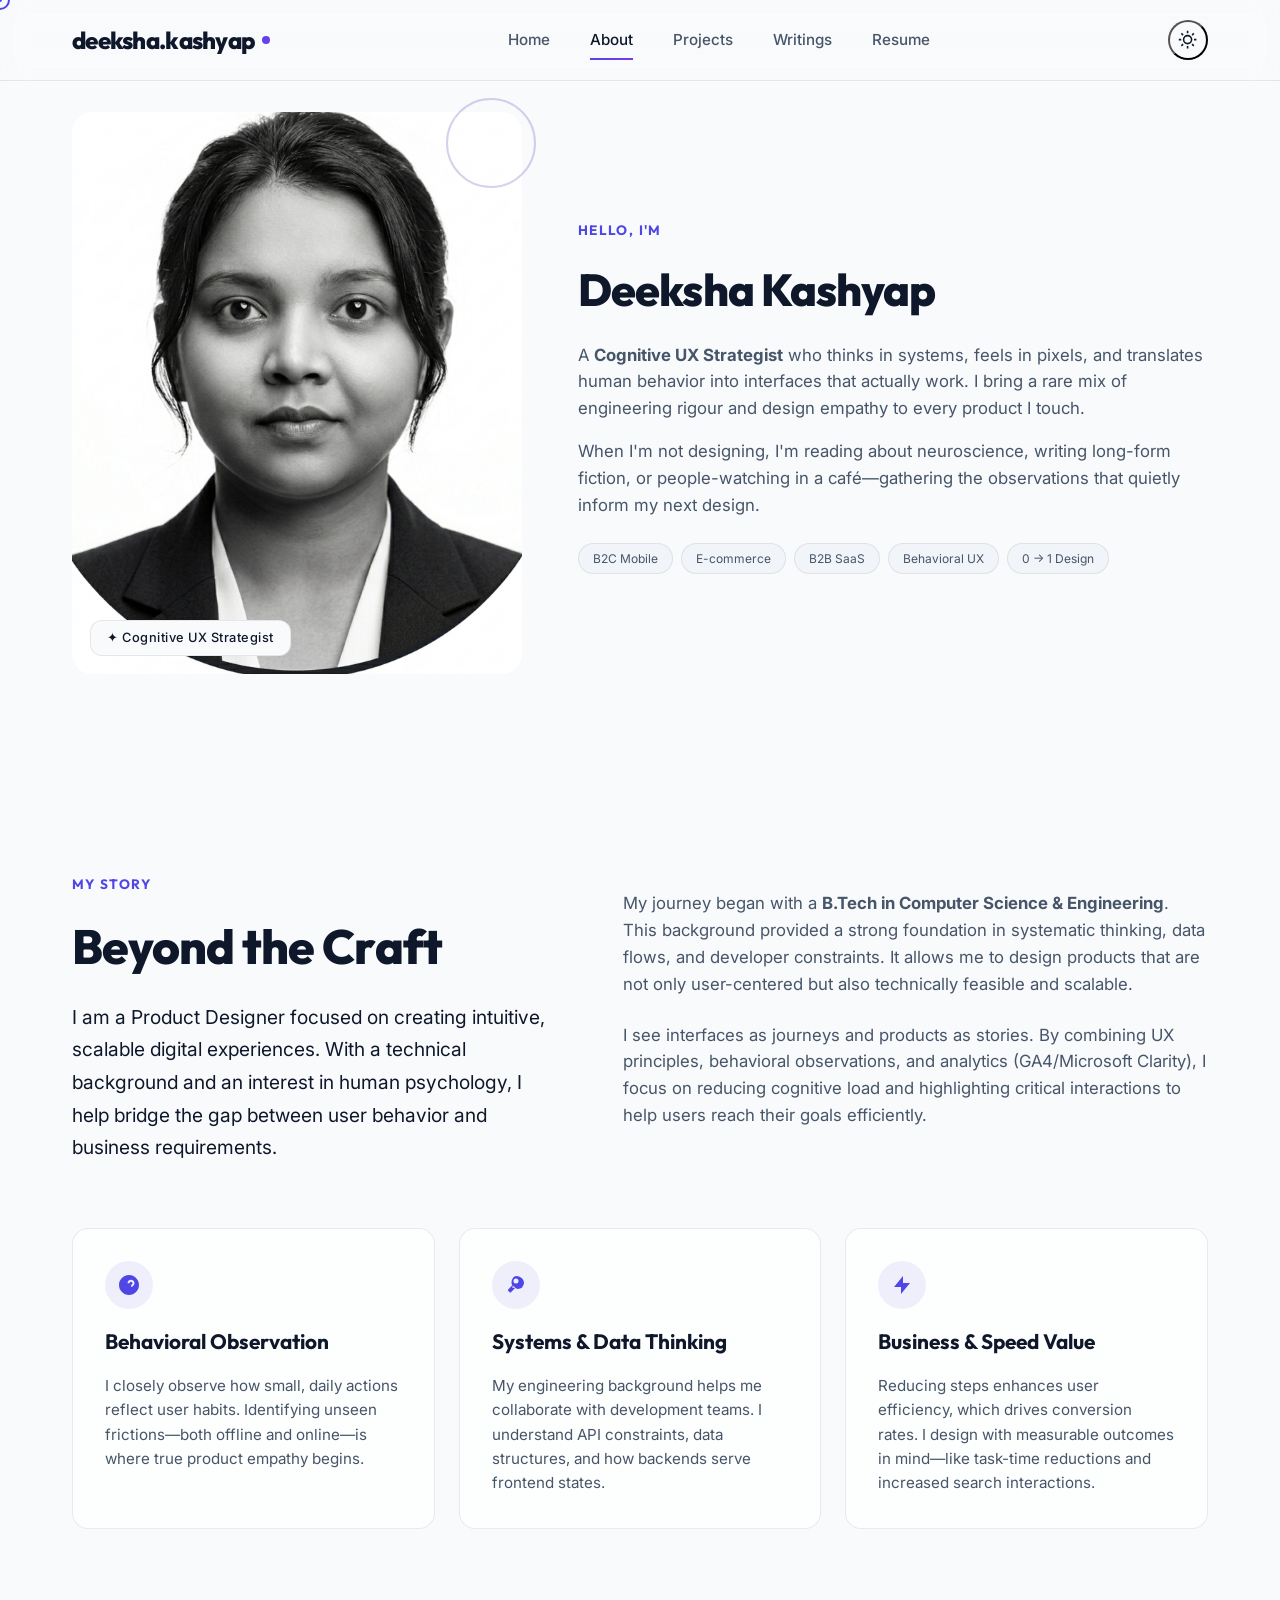
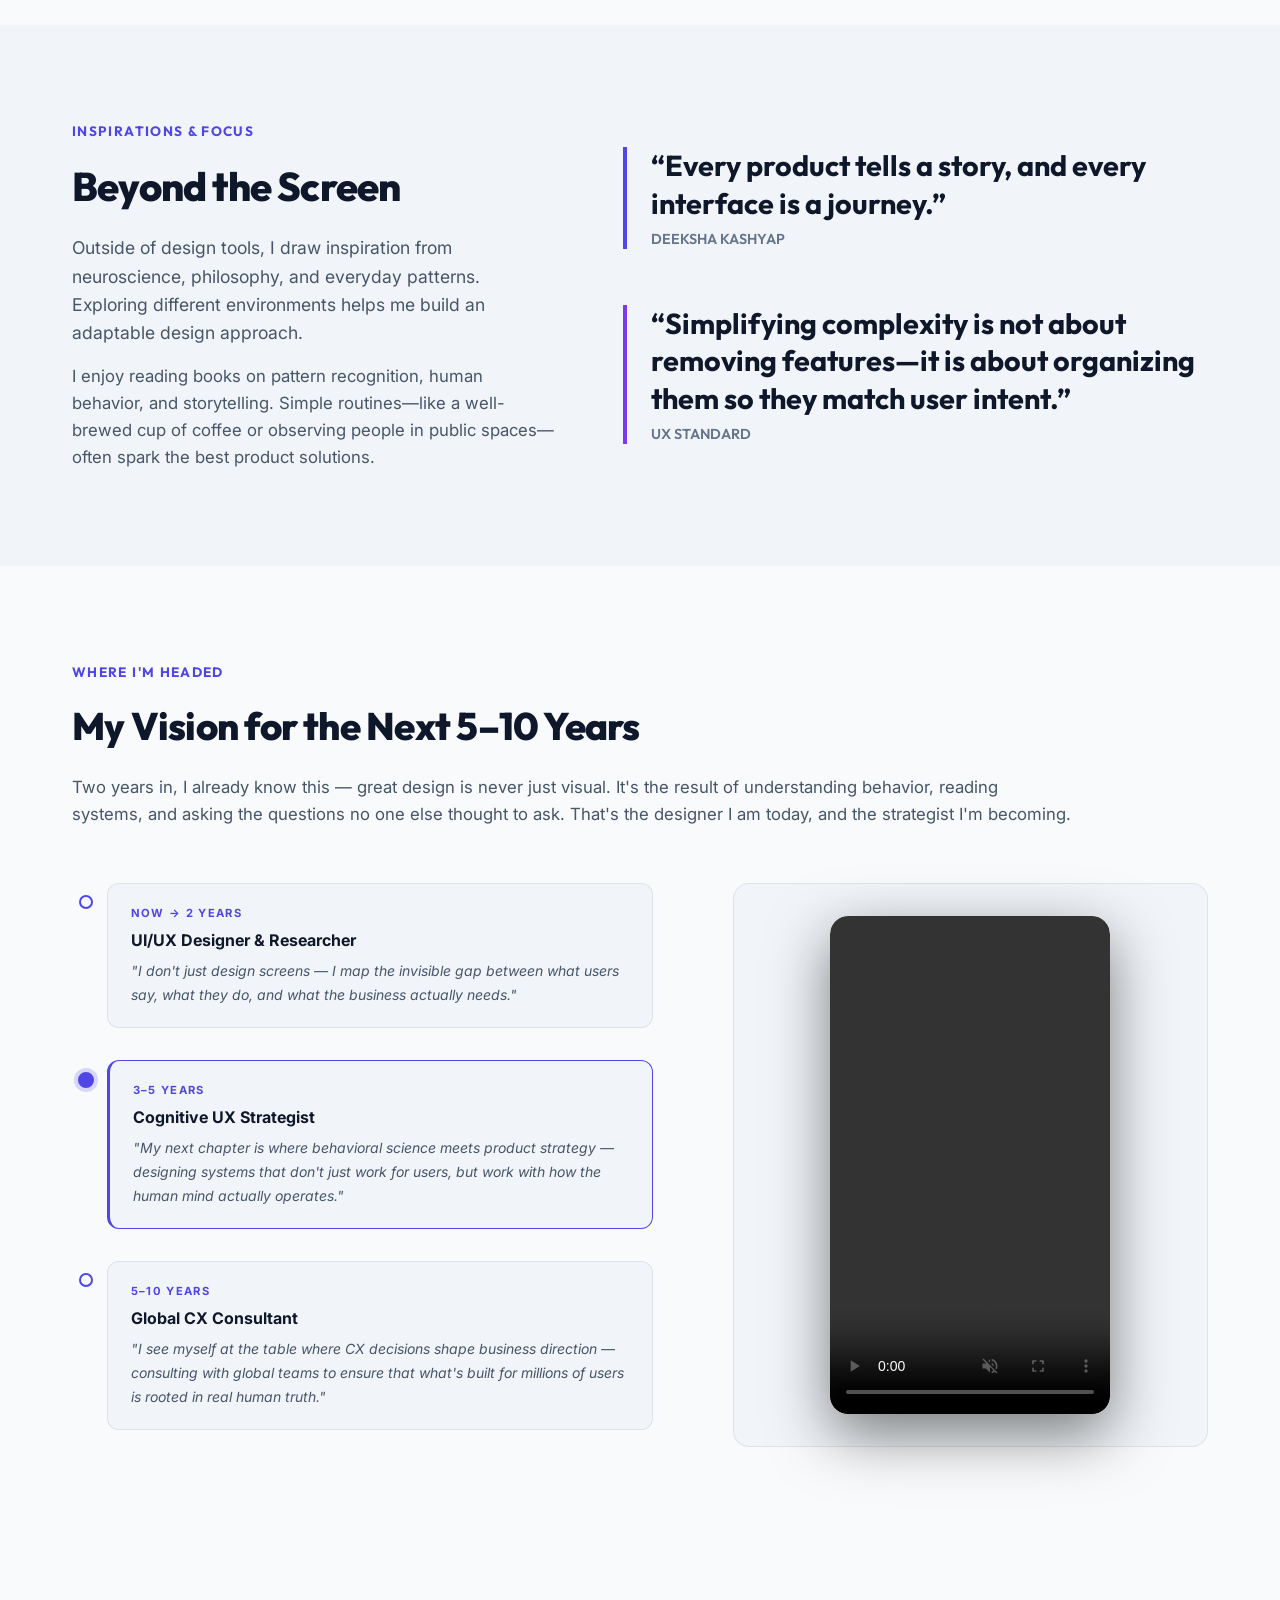
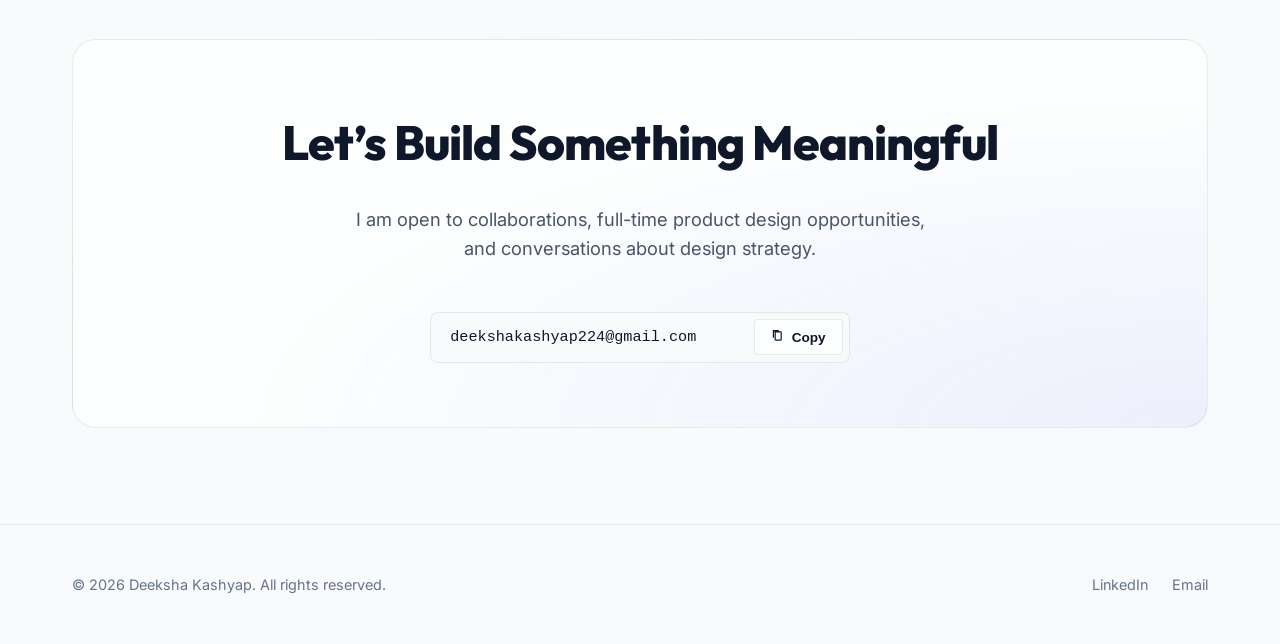
==== about.html @ 8af73ab5 "Initial commit" ====
<!DOCTYPE html>
<html lang="en">
<head>
    <meta charset="UTF-8">
    <meta name="viewport" content="width=device-width, initial-scale=1.0">
    <meta name="description" content="About Deeksha Kashyap - Product Designer. Information on design values, technical background in Computer Science, and behavioral philosophy.">
    <title>About Me | Deeksha Kashyap</title>
    <link rel="stylesheet" href="css/style.css">

   <!-- ====================================================
     ADD THIS TO YOUR style.css  (replace old vision CSS)
     ==================================================== -->

<style>
/* VISION SECTION */
.vision-section-wrap {
    background-color: var(--bg-primary);
}

.vision-grid {
    display: grid;
    grid-template-columns: 1.1fr 0.9fr;
    gap: 5rem;
    align-items: start;
}

/* ---- Timeline container ---- */
.vision-milestones {
    display: flex;
    flex-direction: column;
    gap: 2rem;
    position: relative;
    padding-left: 2.2rem;   /* space for dot + line */
}

/* vertical line */
.vision-timeline-line {
    position: absolute;
    left: 0.45rem;           /* centre of 16px dot */
    top: 0.8rem;
    bottom: 0.8rem;
    width: 2px;
    background: linear-gradient(
        to bottom,
        var(--accent-primary) 0%,
        var(--accent-primary) 60%,
        transparent 100%
    );
    opacity: 0.35;
    z-index: 0;
}

/* ---- Each row ---- */
.vision-item {
    display: flex;
    align-items: flex-start;
    gap: 1.2rem;
    position: relative;
}

/* dot */
.vision-dot {
    flex-shrink: 0;
    width: 14px;
    height: 14px;
    border-radius: 50%;
    border: 2px solid var(--accent-primary);
    background: var(--bg-primary);
    margin-top: 0.35rem;
    z-index: 1;
    position: absolute;
    left: -1.75rem;          /* pull left onto the line */
    top: 0.35rem;
}

.vision-dot--active {
    background: var(--accent-primary);
    width: 16px;
    height: 16px;
    left: -1.8rem;
    box-shadow: 0 0 0 4px color-mix(in srgb, var(--accent-primary) 20%, transparent);
}

/* ---- Cards ---- */
.vision-card {
    flex: 1;
    padding: 1.3rem 1.4rem;
    border: 1px solid var(--border-color);
    border-radius: 12px;
    background: var(--bg-secondary);
    transition: transform 0.25s ease, box-shadow 0.25s ease;
}

.vision-card:hover {
    transform: translateX(5px);
    box-shadow: 0 8px 24px rgba(0,0,0,0.08);
}

.vision-card--accent {
    border-color: var(--accent-primary);
    border-left-width: 3px;
    background: var(--bg-secondary);   /* same bg — no extra dark */
}

.vision-year {
    display: block;
    font-size: 0.7rem;
    font-weight: 700;
    text-transform: uppercase;
    letter-spacing: 0.12em;
    color: var(--accent-primary);
    margin-bottom: 0.45rem;
}

.vision-card-title {
    font-size: 1rem;
    font-weight: 700;
    color: var(--text-primary);
    margin: 0 0 0.5rem;
    line-height: 1.3;
}

.vision-card-desc {
    font-size: 0.875rem;
    color: var(--text-secondary);
    line-height: 1.7;
    font-style: italic;
    margin: 0;
}

/* ---- Right column ---- */
.vision-right {
    display: flex;
    flex-direction: column;
    gap: 2rem;
    position: sticky;
    top: 6rem;
}

.vision-quote-block {
    padding: 2rem 1.8rem;
    border: 1px solid var(--border-color);
    border-radius: 16px;
    background: var(--bg-secondary);
}

.vision-quote-icon {
    display: block;
    font-size: 1.3rem;
    color: var(--accent-primary);
    margin-bottom: 1rem;
}

.vision-big-quote {
    font-size: 1.2rem;
    font-weight: 600;
    color: var(--text-primary);
    line-height: 1.65;
    margin: 0 0 1.2rem;
    padding: 0;
    border: none;
}

/* tags */
.vision-tags-block {
    display: flex;
    flex-wrap: wrap;
    gap: 0.5rem;
}

.vision-tag {
    font-size: 0.75rem;
    font-weight: 500;
    padding: 0.3rem 0.85rem;
    border-radius: 999px;
    border: 1px solid var(--border-color);
    color: var(--text-secondary);
    background: transparent;
    letter-spacing: 0.03em;
    transition: border-color 0.2s, color 0.2s;
    cursor: default;
}

.vision-tag:hover {
    border-color: var(--accent-primary);
    color: var(--accent-primary);
}

/* ---- Responsive ---- */
@media (max-width: 768px) {
    .vision-grid {
        grid-template-columns: 1fr;
        gap: 3rem;
    }
    .vision-right {
        position: static;
    }
    .vision-big-quote {
        font-size: 1.05rem;
    }
}

/* ── Vision Video (9:16 Reel) ── */
.vision-video-wrap {
    position: relative;
    width: 100%;
    max-width: 280px;          /* keeps it reel-sized, not blown up */
    margin: 0 auto;
    aspect-ratio: 9 / 16;
    border-radius: 18px;
    overflow: hidden;
    box-shadow: 0 20px 60px rgba(0, 0, 0, 0.5);
}

.vision-reel-video {
    width: 100%;
    height: 100%;
    object-fit: cover;
    display: block;
    border-radius: 18px;
}
</style>

        </head>

<body>
    <!-- Custom Cursor -->
    <div class="custom-cursor"></div>
    <div class="custom-cursor-dot"></div>

    <!-- Navigation Header -->
    <header>
        <div class="container nav-container">
            <a href="index.html" class="logo">
                deeksha.kashyap <span class="logo-dot"></span>
            </a>
            
            <button class="hamburger" id="hamburger" aria-label="Toggle Navigation Menu">
                <span></span>
                <span></span>
                <span></span>
            </button>

            <nav class="nav-menu" id="nav-menu">
                <a href="index.html" class="nav-link">Home</a>
                <a href="about.html" class="nav-link active">About</a>
                <a href="index.html#projects" class="nav-link">Projects</a>
                <a href="writings.html" class="nav-link">Writings</a>
                <a href="resume.html" class="nav-link">Resume</a>
            </nav>

            <div class="nav-right">
                <button class="theme-btn" id="theme-toggle" aria-label="Toggle Light/Dark Theme">
                    <svg class="moon-icon" viewBox="0 0 24 24">
                        <path d="M12 3c.132 0 .263 0 .393.007a7.5 7.5 0 0 0 7.92 12.446A9 9 0 1 1 12 3zm0 2a7 7 0 1 0 5.25 11.625 9.5 9.5 0 0 1-5.18-7.79 9.516 9.516 0 0 1-.07-1.835A6.97 6.97 0 0 0 12 5z"/>
                    </svg>
                    <svg class="sun-icon" viewBox="0 0 24 24">
                        <path d="M12 18a6 6 0 1 1 0-12 6 6 0 0 1 0 12zm0-2a4 4 0 1 0 0-8 4 4 0 0 0 0 8zM11 1h2v3h-2V1zm0 19h2v3h-2v-3zM3.515 4.929l1.414-1.414L7.05 5.636 5.636 7.05 3.515 4.93zM16.95 18.364l1.414-1.414 2.122 2.122-1.414 1.414-2.122-2.122zM19.07 3.515l1.414 1.414-2.122 2.121-1.414-1.414 2.122-2.121zM5.636 16.95l1.414 1.414-2.122 2.122-1.414-1.414 2.122-2.122zM1 11h3v2H1v-2zm19 0h3v2h-3v-2z"/>
                    </svg>
                </button>
            </div>
        </div>
    </header>

    <!-- ===== PHOTO + INTRO SECTION ===== -->
<section class="section" style="padding-top: 7rem; padding-bottom: 4rem;">
  <div class="container">
    <div class="photo-intro-grid reveal">

      <!-- Your Photo -->
      <div class="photo-col">
        <div class="photo-frame-wrap">
          <img
            src="images/deeksha.jpg.png"
            alt="Deeksha Kashyap – Product Designer"
            class="about-photo"
          />
          <div class="photo-ring-accent"></div>
          <span class="photo-name-badge">✦ Cognitive UX Strategist </span>
        </div>
      </div>

      <!-- Intro Text -->
      <div class="photo-text-col">
        <span class="section-label">Hello, I'm</span>
        <h1 class="section-title" style="font-size:2.8rem; margin-bottom: 1rem;">
          Deeksha Kashyap
        </h1>
        <p class="about-intro-sub">
          A <strong>Cognitive UX Strategist</strong> who thinks in systems, feels in pixels, and
          translates human behavior into interfaces that actually work.
          I bring a rare mix of engineering rigour and design empathy to every product I touch.
        </p>
        <p class="about-intro-sub" style="margin-top:1rem;">
          When I'm not designing, I'm reading about neuroscience, writing long-form fiction,
          or people-watching in a café—gathering the observations that quietly inform my next design.
        </p>
        <div class="about-tags" style="display:flex;flex-wrap:wrap;gap:.5rem;margin-top:1.5rem;">
          <span class="about-tag">B2C Mobile</span>
          <span class="about-tag">E-commerce</span>
          <span class="about-tag">B2B SaaS</span>
          <span class="about-tag">Behavioral UX</span>
          <span class="about-tag">0 → 1 Design</span>
        </div>
      </div>

    </div>
  </div>
</section>

    <main>
        <!-- About Hero Section -->
        <section class="section" style="padding-top: 8rem;">
            <div class="container">
                <div class="about-hero-grid">
                    <div class="reveal">
                        <span class="section-label">My Story</span>
                        <h1 class="section-title" style="font-size: 3rem;">Beyond the Craft</h1>
                        <p class="about-intro-text">
                            I am a Product Designer focused on creating intuitive, scalable digital experiences. With a technical background and an interest in human psychology, I help bridge the gap between user behavior and business requirements.
                        </p>
                    </div>
                    <div class="reveal">
                        <p class="about-intro-sub">
                            My journey began with a <strong>B.Tech in Computer Science & Engineering</strong>. This background provided a strong foundation in systematic thinking, data flows, and developer constraints. It allows me to design products that are not only user-centered but also technically feasible and scalable.
                        </p>
                        <p class="about-intro-sub" style="margin-top:1.5rem">
                            I see interfaces as journeys and products as stories. By combining UX principles, behavioral observations, and analytics (GA4/Microsoft Clarity), I focus on reducing cognitive load and highlighting critical interactions to help users reach their goals efficiently.
                        </p>
                    </div>
                </div>

                <!-- Three pillars of design thinking -->
                <div class="about-gallery-grid">
                    <!-- Card 1 -->
                    <div class="gallery-card reveal">
                        <div class="gallery-icon">
                            <svg viewBox="0 0 24 24"><path fill="none" d="M0 0h24v24H0z"/><path d="M12 22C6.477 22 2 17.523 2 12S6.477 2 12 2s10 4.477 10 10-4.477 10-10 10zm-1-6h2v2h-2v-2zm2-2.5a3.5 3.5 0 1 0-2.5-3.32h2a1.5 1.5 0 1 1 2.5 1.18 2 2 0 0 0-1 1.7V14h-1v-.5z"/></svg>
                        </div>
                        <h3 class="gallery-title">Behavioral Observation</h3>
                        <p class="gallery-desc">
                            I closely observe how small, daily actions reflect user habits. Identifying unseen frictions—both offline and online—is where true product empathy begins.
                        </p>
                    </div>

                    <!-- Card 2 -->
                    <div class="gallery-card reveal">
                        <div class="gallery-icon">
                            <svg viewBox="0 0 24 24"><path fill="none" d="M0 0h24v24H0z"/><path d="M12 3c-1.2 0-2.4 1-3.2 2.2C8 6.4 7.5 8 7.5 9.5c0 1 .3 2 .8 2.8l-4.1 4.1a1 1 0 0 0 0 1.4l1.4 1.4a1 1 0 0 0 1.4 0l4.1-4.1c.8.5 1.8.8 2.8.8 1.5 0 3.1-.5 4.3-1.3C19 12.4 20 11.2 20 10c0-3.9-3.6-7-8-7zm0 12c-.8 0-1.6-.2-2.3-.6L8.6 15c-.4-.4-.4-1.1 0-1.5.4-.4 1.1-.4 1.5 0l.6.6c.4.7 1 1.2 1.8 1.4V15.5zm0-4.5a2.5 2.5 0 1 1 0-5 2.5 2.5 0 0 1 0 5z"/></svg>
                        </div>
                        <h3 class="gallery-title">Systems & Data Thinking</h3>
                        <p class="gallery-desc">
                            My engineering background helps me collaborate with development teams. I understand API constraints, data structures, and how backends serve frontend states.
                        </p>
                    </div>

                    <!-- Card 3 -->
                    <div class="gallery-card reveal">
                        <div class="gallery-icon">
                            <svg viewBox="0 0 24 24"><path fill="none" d="M0 0h24v24H0z"/><path d="M13 10h7l-9 11v-7H4l9-11v7z"/></svg>
                        </div>
                        <h3 class="gallery-title">Business & Speed Value</h3>
                        <p class="gallery-desc">
                            Reducing steps enhances user efficiency, which drives conversion rates. I design with measurable outcomes in mind—like task-time reductions and increased search interactions.
                        </p>
                    </div>
                </div>
            </div>
        </section>

        <!-- Inspirations Section -->
        <section class="section" style="background-color: var(--bg-secondary);">
            <div class="container">
                <div class="about-hero-grid" style="align-items: center;">
                    <div class="reveal">
                        <span class="section-label">Inspirations & Focus</span>
                        <h2 class="section-title">Beyond the Screen</h2>
                        <p class="about-intro-sub" style="font-size:1.1rem">
                            Outside of design tools, I draw inspiration from neuroscience, philosophy, and everyday patterns. Exploring different environments helps me build an adaptable design approach.
                        </p>
                        <p class="about-intro-sub">
                            I enjoy reading books on pattern recognition, human behavior, and storytelling. Simple routines—like a well-brewed cup of coffee or observing people in public spaces—often spark the best product solutions.
                        </p>
                    </div>
                    
                    <div class="reveal" style="display:flex;flex-direction:column;gap:1.5rem">
                        <blockquote class="about-teaser-quote">
                            “Every product tells a story, and every interface is a journey.”
                            <span class="quote-author">Deeksha Kashyap</span>
                        </blockquote>
                        <blockquote class="about-teaser-quote" style="border-color: var(--accent-secondary)">
                            “Simplifying complexity is not about removing features—it is about organizing them so they match user intent.”
                            <span class="quote-author">UX Standard</span>
                        </blockquote>
                    </div>
                </div>
            </div>
        </section>

       <!-- ===== VISION SECTION ===== -->
<!-- Place this BETWEEN "Inspirations & Focus" section and "Contact" section -->

<section class="section vision-section-wrap">
    <div class="container">

        <!-- Section Header -->
        <div class="reveal" style="margin-bottom: 3.5rem;">
            <span class="section-label">Where I'm Headed</span>
            <h2 class="section-title" style="font-size: 2.4rem; max-width: 600px;">
                My Vision for the Next 5–10 Years
            </h2>
            <p class="about-intro-sub" style="max-width: 1000px; margin-top: 1rem;">
                Two years in, I already know this — great design is never just visual. It's the result of understanding behavior, reading systems, and asking the questions no one else thought to ask. That's the designer I am today, and the strategist I'm becoming.
            </p>
        </div>

        <!-- Vision Grid -->
        <div class="vision-grid"> 

            <!-- LEFT: Timeline Cards -->
             <div class="vision-milestones reveal">

                <!-- Timeline line -->
                <!-- <div class="vision-timeline-line"></div> -->

                <!-- Card 1 -->
                <div class="vision-item">
                    <div class="vision-dot"></div>
                    <div class="vision-card">
                        <span class="vision-year">Now → 2 Years</span>
                        <h4 class="vision-card-title">UI/UX Designer & Researcher</h4>
                        <p class="vision-card-desc">
                            "I don't just design screens — I map the invisible gap between what users say, what they do, and what the business actually needs."
                        </p>
                    </div>
                </div>

                <!-- Card 2 — Accent -->
                <div class="vision-item">
                    <div class="vision-dot vision-dot--active"></div>
                    <div class="vision-card vision-card--accent">
                        <span class="vision-year">3–5 Years</span>
                        <h4 class="vision-card-title">Cognitive UX Strategist</h4>
                        <p class="vision-card-desc">
                            "My next chapter is where behavioral science meets product strategy — designing systems that don't just work for users, but work <em>with</em> how the human mind actually operates."
                        </p>
                    </div>
                </div>

                <!-- Card 3 -->
                <div class="vision-item">
                    <div class="vision-dot"></div>
                    <div class="vision-card">
                        <span class="vision-year">5–10 Years</span>
                        <h4 class="vision-card-title">Global CX Consultant</h4>
                        <p class="vision-card-desc">
                            "I see myself at the table where CX decisions shape business direction — consulting with global teams to ensure that what's built for millions of users is rooted in real human truth."
                        </p>
                    </div>
                </div>

            </div>

            <!-- RIGHT: Video Block -->
<div class="vision-right reveal">

    <div class="vision-quote-block">
        <!-- 9:16 Video (Instagram Reel ratio) -->
        <div class="vision-video-wrap">
            <video
                class="vision-reel-video"
                src="video/me_videos.mp4"
                autoplay
                muted
                loop
                playsinline
                controls
            ></video>
        </div>
    </div>

   <!-- > <div class="vision-tags-block">
        <span class="vision-tag">Behavioral Science</span>
        <span class="vision-tag">Human-Centered AI</span>
        <span class="vision-tag">CX Strategy</span>
        <span class="vision-tag">Global Consulting</span>
        <span class="vision-tag">Business Alignment</span>
    </div> -->

</div>

        </div>
    </div>
</section>

        <!-- Contact Section -->
        <section class="section">
            <div class="container">
                <div class="contact-cta reveal">
                    <h2 class="contact-cta-title">Let’s Build Something Meaningful</h2>
                    <p class="contact-cta-desc">
                        I am open to collaborations, full-time product design opportunities, and conversations about design strategy.
                    </p>
                    <div class="email-copy-box">
                        <span class="email-text" id="email-address">deekshakashyap224@gmail.com</span>
                        <button class="copy-btn" id="copy-email-btn">
                            <svg viewBox="0 0 24 24"><path fill="none" d="M0 0h24v24H0z"/><path fill="currentColor" d="M16 2H8C6.9 2 6 2.9 6 4v12c0 1.1.9 2 2 2h8c1.1 0 2-.9 2-2V4c0-1.1-.9-2-2-2zm0 14H8V4h8v12zm-3-17h-8c-1.1 0-2 .9-2 2v12h2V3h8V1z"/></svg>
                            Copy
                        </button>
                    </div>
                </div>
            </div>
        </section>
    </main>

    <!-- Footer -->
    <footer>
        <div class="container footer-content">
            <p>© 2026 Deeksha Kashyap. All rights reserved.</p>
            <div class="social-links">
                <a href="https://www.linkedin.com/in/deeksha-kashyap-ux" target="_blank" rel="noopener noreferrer" class="social-link">LinkedIn</a>
                <a href="mailto:deekshakashyap224@gmail.com" class="social-link">Email</a>
            </div>
        </div>
    </footer>

    <script src="js/main.js"></script>
</body>
</html>
---- css/style.css ----
@import url('https://fonts.googleapis.com/css2?family=Inter:wght@300;400;500;600;700&family=Outfit:wght@400;500;600;700;800&display=swap');

:root {
    --bg-primary: #07090e;
    --bg-secondary: #0d111d;
    --card-bg: rgba(17, 22, 34, 0.6);
    --card-hover: rgba(22, 30, 49, 0.8);
    --border-color: rgba(255, 255, 255, 0.06);
    --border-hover: rgba(99, 102, 241, 0.3);
    --text-primary: #f3f4f6;
    --text-secondary: #9ca3af;
    --text-muted: #6b7280;
    --accent-primary: #6366f1;
    --accent-secondary: #8b5cf6;
    --accent-gradient: linear-gradient(135deg, #6366f1, #8b5cf6);
    --accent-gradient-hover: linear-gradient(135deg, #4f46e5, #7c3aed);
    --accent-glow: rgba(99, 102, 241, 0.15);
    --success: #10b981;
    --success-bg: rgba(16, 185, 129, 0.1);
    --font-heading: 'Outfit', sans-serif;
    --font-body: 'Inter', sans-serif;
    --max-width: 1200px;
    --transition-smooth: all 0.4s cubic-bezier(0.16, 1, 0.3, 1);
    --transition-fast: all 0.2s ease;
    --shadow-sm: 0 4px 6px -1px rgba(0, 0, 0, 0.1), 0 2px 4px -1px rgba(0, 0, 0, 0.06);
    --shadow-md: 0 10px 15px -3px rgba(0, 0, 0, 0.1), 0 4px 6px -2px rgba(0, 0, 0, 0.05);
    --shadow-lg: 0 20px 25px -5px rgba(0, 0, 0, 0.15), 0 10px 10px -5px rgba(0, 0, 0, 0.04);
}

.light-theme {
    --bg-primary: #f8fafc;
    --bg-secondary: #f1f5f9;
    --card-bg: rgba(255, 255, 255, 0.7);
    --card-hover: rgba(255, 255, 255, 0.95);
    --border-color: rgba(0, 0, 0, 0.08);
    --border-hover: rgba(79, 70, 229, 0.3);
    --text-primary: #0f172a;
    --text-secondary: #475569;
    --text-muted: #64748b;
    --accent-primary: #4f46e5;
    --accent-secondary: #7c3aed;
    --accent-gradient: linear-gradient(135deg, #4f46e5, #7c3aed);
    --accent-gradient-hover: linear-gradient(135deg, #3730a3, #6d28d9);
    --accent-glow: rgba(79, 70, 229, 0.08);
    --success-bg: rgba(16, 185, 129, 0.15);
    --shadow-sm: 0 1px 3px rgba(0,0,0,0.05);
    --shadow-md: 0 4px 6px -1px rgba(0,0,0,0.05), 0 2px 4px -1px rgba(0,0,0,0.03);
    --shadow-lg: 0 10px 15px -3px rgba(0,0,0,0.08), 0 4px 6px -2px rgba(0,0,0,0.04);
}

/* Base resets & styles */
* {
    margin: 0;
    padding: 0;
    box-sizing: border-box;
}

html {
    scroll-behavior: smooth;
    font-size: 16px;
}

body {
    background-color: var(--bg-primary);
    color: var(--text-primary);
    font-family: var(--font-body);
    line-height: 1.6;
    overflow-x: hidden;
    transition: background-color 0.4s ease, color 0.4s ease;
}

a {
    color: inherit;
    text-decoration: none;
    transition: var(--transition-fast);
}

img {
    max-width: 100%;
    height: auto;
    display: block;
}

/* Custom Scrollbar */
::-webkit-scrollbar {
    width: 10px;
}
::-webkit-scrollbar-track {
    background: var(--bg-primary);
}
::-webkit-scrollbar-thumb {
    background: var(--border-color);
    border-radius: 5px;
    border: 2px solid var(--bg-primary);
}
::-webkit-scrollbar-thumb:hover {
    background: var(--accent-primary);
}

/* Layout Utilities */
.container {
    max-width: var(--max-width);
    margin: 0 auto;
    padding: 0 2rem;
}

.section {
    padding: 6rem 0;
}

.text-gradient {
    background: var(--accent-gradient);
    -webkit-background-clip: text;
    -webkit-text-fill-color: transparent;
    display: inline-block;
}

/* Header & Navigation */
header {
    position: fixed;
    top: 0;
    left: 0;
    width: 100%;
    z-index: 1000;
    background: rgba(var(--bg-primary), 0.7);
    backdrop-filter: blur(12px);
    border-bottom: 1px solid var(--border-color);
    transition: var(--transition-smooth);
}

.nav-container {
    display: flex;
    justify-content: space-between;
    align-items: center;
    height: 5rem;
}

.logo {
    font-family: var(--font-heading);
    font-weight: 800;
    font-size: 1.5rem;
    letter-spacing: -0.03em;
    display: flex;
    align-items: center;
    gap: 0.5rem;
}

.logo-dot {
    width: 8px;
    height: 8px;
    background: var(--accent-gradient);
    border-radius: 50%;
}

.nav-menu {
    display: flex;
    align-items: center;
    gap: 2.5rem;
    list-style: none;
}

.nav-link {
    font-weight: 500;
    font-size: 0.95rem;
    color: var(--text-secondary);
    position: relative;
    padding: 0.5rem 0;
}

.nav-link:hover, .nav-link.active {
    color: var(--text-primary);
}

.nav-link::after {
    content: '';
    position: absolute;
    bottom: 0;
    left: 0;
    width: 0;
    height: 2px;
    background: var(--accent-gradient);
    transition: var(--transition-smooth);
}

.nav-link:hover::after, .nav-link.active::after {
    width: 100%;
}

.nav-right {
    display: flex;
    align-items: center;
    gap: 1.5rem;
}

/* Theme Toggle button */
.theme-btn {
    background: none;
    color: var(--text-primary);
    width: 2.5rem;
    height: 2.5rem;
    border-radius: 50%;
    cursor: pointer;
    display: flex;
    align-items: center;
    justify-content: center;
    transition: var(--transition-smooth);
}

.theme-btn:hover {
    border-color: var(--accent-primary);
    background: var(--accent-glow);
    transform: scale(1.05);
}

.theme-btn svg {
    width: 1.2rem;
    height: 1.2rem;
    fill: currentColor;
}

.light-theme .theme-btn .moon-icon {
    display: none;
}
.theme-btn .sun-icon {
    display: none;
}
.light-theme .theme-btn .sun-icon {
    display: block;
}
body:not(.light-theme) .theme-btn .moon-icon {
    display: block;
}

.hamburger {
    display: none;
    flex-direction: column;
    gap: 6px;
    cursor: pointer;
    border: none;
    background: none;
    z-index: 1100;
    padding: 0.5rem;
}

.hamburger span {
    display: block;
    width: 24px;
    height: 2px;
    background: var(--text-primary);
    transition: var(--transition-fast);
}

/* Hero Section */
.hero {
    min-height: 100vh;
    display: flex;
    align-items: center;
    position: relative;
    padding-top: 5rem;
    overflow: hidden;
}

.hero-glow {
    position: absolute;
    top: 20%;
    left: 50%;
    transform: translate(-50%, -50%);
    width: 40rem;
    height: 40rem;
    background: radial-gradient(circle, var(--accent-glow) 0%, rgba(99, 102, 241, 0) 70%);
    z-index: -1;
    pointer-events: none;
}

.hero-content {
    max-width: 850px;
    display: flex;
    flex-direction: column;
    gap: 1.5rem;
}

.hero-badge {
    align-self: flex-start;
    display: flex;
    align-items: center;
    gap: 0.5rem;
    background: var(--success-bg);
    border: 1px solid rgba(16, 185, 129, 0.2);
    color: var(--success);
    font-size: 0.85rem;
    font-weight: 600;
    padding: 0.4rem 1rem;
    border-radius: 2rem;
    text-transform: uppercase;
    letter-spacing: 0.05em;
}

.hero-badge-dot {
    width: 6px;
    height: 6px;
    background: var(--success);
    border-radius: 50%;
    animation: pulse 1.5s infinite;
}

@keyframes pulse {
    0% { transform: scale(0.9); opacity: 0.6; }
    50% { transform: scale(1.3); opacity: 1; }
    100% { transform: scale(0.9); opacity: 0.6; }
}

.hero-title {
    font-family: var(--font-heading);
    font-weight: 800;
    font-size: 4rem;
    line-height: 1.1;
    letter-spacing: -0.03em;
}

.hero-desc {
    font-size: 1.25rem;
    color: var(--text-secondary);
    max-width: 680px;
    margin-bottom: 1.5rem;
}

.hero-actions {
    display: flex;
    gap: 1.2rem;
    align-items: center;
}

/* Button UI */
.btn {
    display: inline-flex;
    align-items: center;
    justify-content: center;
    gap: 0.6rem;
    padding: 0.85rem 1.8rem;
    border-radius: 0.5rem;
    font-weight: 600;
    font-size: 0.95rem;
    cursor: pointer;
    transition: var(--transition-smooth);
    border: none;
}

.btn-primary {
    background: var(--accent-gradient);
    color: #ffffff;
}

.btn-primary:hover {
    background: var(--accent-gradient-hover);
    transform: translateY(-2px);
    box-shadow: 0 10px 20px -10px var(--accent-primary);
}

.btn-secondary {
    background: var(--bg-secondary);
    color: var(--text-primary);
    border: 1px solid var(--border-color);
}

.btn-secondary:hover {
    border-color: var(--accent-primary);
    background: var(--card-bg);
    transform: translateY(-2px);
}

/* Section Header */
.section-header {
    margin-bottom: 4rem;
    max-width: 600px;
}

.section-label {
    font-family: var(--font-heading);
    text-transform: uppercase;
    font-size: 0.85rem;
    font-weight: 700;
    letter-spacing: 0.1em;
    color: var(--accent-primary);
    margin-bottom: 0.75rem;
    display: block;
}

.section-title {
    font-family: var(--font-heading);
    font-size: 2.5rem;
    font-weight: 800;
    letter-spacing: -0.02em;
    margin-bottom: 1rem;
}

.section-desc {
    color: var(--text-secondary);
    font-size: 1.05rem;
}

/* Project / Works Grid */
.works-grid {
    display: grid;
    grid-template-columns: repeat(2, 1fr);
    gap: 2rem;
}

.project-card {
    background: var(--card-bg);
    border: 1px solid var(--border-color);
    border-radius: 1rem;
    overflow: hidden;
    display: flex;
    flex-direction: column;
    height: 100%;
    transition: var(--transition-smooth);
    position: relative;
    backdrop-filter: blur(8px);
}

.project-card:hover {
    transform: translateY(-6px);
    border-color: var(--border-hover);
    box-shadow: var(--shadow-lg), 0 0 25px rgba(99, 102, 241, 0.05);
}

.project-img-wrapper {
    position: relative;
    height: 280px;
    background: var(--bg-secondary);
    overflow: hidden;
    border-bottom: 1px solid var(--border-color);
    display: flex;
    align-items: center;
    justify-content: center;
}

/* Dynamic visual placeholders for case studies using CSS illustrations */
.project-illustration {
    width: 100%;
    height: 100%;
    display: flex;
    align-items: center;
    justify-content: center;
    position: relative;
    background: radial-gradient(circle at center, rgba(99, 102, 241, 0.1) 0%, transparent 75%);
}

.ill-autolexica {
    background: linear-gradient(135deg, #1e1b4b 0%, #0f172a 100%);
}
.ill-sahelo {
    background: linear-gradient(135deg, #064e3b 0%, #0f172a 100%);
}
.ill-dashboard {
    background: linear-gradient(135deg, #1e293b 0%, #0f172a 100%);
}
.ill-retail {
    background: linear-gradient(135deg, #311042 0%, #0f172a 100%);
}

.ill-container {
    width: 85%;
    height: 80%;
    border-radius: 0.5rem;
    border: 1px solid rgba(255, 255, 255, 0.1);
    background: rgba(15, 23, 42, 0.8);
    position: relative;
    overflow: hidden;
    box-shadow: var(--shadow-md);
    padding: 1rem;
    display: flex;
    flex-direction: column;
    gap: 0.5rem;
}

/* UI mock elements in CSS */
.ill-header {
    display: flex;
    justify-content: space-between;
    align-items: center;
    border-bottom: 1px solid rgba(255,255,255,0.06);
    padding-bottom: 0.5rem;
}
.ill-dots {
    display: flex;
    gap: 4px;
}
.ill-dots span {
    width: 6px;
    height: 6px;
    border-radius: 50%;
    background: rgba(255,255,255,0.2);
}
.ill-search-bar {
    height: 1.75rem;
    border-radius: 4px;
    background: rgba(255,255,255,0.05);
    border: 1px solid rgba(255,255,255,0.08);
    width: 60%;
    display: flex;
    align-items: center;
    padding-left: 0.5rem;
}
.ill-search-bar::before {
    content: '';
    width: 8px;
    height: 8px;
    border: 1.5px solid rgba(255,255,255,0.3);
    border-radius: 50%;
    display: inline-block;
}
.ill-grid {
    display: grid;
    grid-template-columns: repeat(3, 1fr);
    gap: 0.5rem;
    margin-top: 0.5rem;
    flex-grow: 1;
}
.ill-card {
    border-radius: 4px;
    background: rgba(255,255,255,0.03);
    border: 1px solid rgba(255,255,255,0.05);
    padding: 0.5rem;
    display: flex;
    flex-direction: column;
    justify-content: space-between;
}
.ill-bar {
    height: 5px;
    border-radius: 2px;
    background: rgba(255,255,255,0.1);
    margin-bottom: 4px;
}
.ill-bar.shorter { width: 60%; }
.ill-bar.accent { background: var(--accent-primary); }

.project-card:hover .project-img-wrapper img {
    transform: scale(1.05);
}

.project-img-wrapper img {
    width: 100%;
    height: 100%;
    object-fit: cover;
    transition: var(--transition-smooth);
}

.project-tags {
    position: absolute;
    top: 1rem;
    left: 1rem;
    display: flex;
    gap: 0.5rem;
    flex-wrap: wrap;
    z-index: 10;
}

.project-tag {
    background: rgba(15, 23, 42, 0.7);
    border: 1px solid rgba(255, 255, 255, 0.08);
    color: var(--text-primary);
    font-size: 0.75rem;
    font-weight: 600;
    padding: 0.3rem 0.8rem;
    border-radius: 2rem;
    backdrop-filter: blur(4px);
}

.project-content {
    padding: 2rem;
    display: flex;
    flex-direction: column;
    flex-grow: 1;
    gap: 1rem;
}

.project-meta {
    display: flex;
    justify-content: space-between;
    font-size: 0.8rem;
    color: var(--text-muted);
    font-weight: 500;
    text-transform: uppercase;
    letter-spacing: 0.05em;
}

.project-title {
    font-family: var(--font-heading);
    font-size: 1.6rem;
    font-weight: 700;
    line-height: 1.3;
}

.project-desc {
    color: var(--text-secondary);
    font-size: 0.95rem;
    flex-grow: 1;
    display: -webkit-box;
    -webkit-line-clamp: 3; 
    -webkit-box-orient: vertical;
    overflow: hidden;
}

.project-link {
    display: flex;
    align-items: center;
    gap: 0.5rem;
    font-weight: 600;
    font-size: 0.9rem;
    color: var(--accent-primary);
    margin-top: 0.5rem;
    width: fit-content;
}

.project-link svg {
    width: 1.1rem;
    height: 1.1rem;
    transition: transform var(--transition-fast);
}

.project-card:hover .project-link svg {
    transform: translateX(4px);
}

/* Writings Section */
.writings-list {
    display: flex;
    flex-direction: column;
    gap: 1.5rem;
}

.writing-card {
    background: var(--card-bg);
    border: 1px solid var(--border-color);
    border-radius: 0.75rem;
    padding: 2rem;
    display: flex;
    justify-content: space-between;
    align-items: center;
    gap: 2rem;
    transition: var(--transition-smooth);
    backdrop-filter: blur(8px);
}

.writing-card:hover {
    border-color: var(--border-hover);
    transform: translateY(-2px);
    background: var(--card-hover);
}

.writing-info {
    display: flex;
    flex-direction: column;
    gap: 0.5rem;
    max-width: 80%;
}

.writing-date {
    font-size: 0.8rem;
    color: var(--text-muted);
    font-weight: 600;
}

.writing-title {
    font-family: var(--font-heading);
    font-size: 1.35rem;
    font-weight: 700;
    line-height: 1.4;
}

.writing-desc {
    color: var(--text-secondary);
    font-size: 0.95rem;
    display: -webkit-box;
    -webkit-line-clamp: 2;
    -webkit-box-orient: vertical;
    overflow: hidden;
}

.writing-arrow {
    width: 3rem;
    height: 3rem;
    background: var(--bg-secondary);
    border: 1px solid var(--border-color);
    border-radius: 50%;
    display: flex;
    align-items: center;
    justify-content: center;
    color: var(--text-secondary);
    transition: var(--transition-smooth);
    flex-shrink: 0;
}

.writing-card:hover .writing-arrow {
    background: var(--accent-gradient);
    color: #ffffff;
    border-color: transparent;
    transform: rotate(-45deg);
}

.writing-arrow svg {
    width: 1.2rem;
    height: 1.2rem;
}

/* About/Philosophy Section on Index */
.about-teaser {
    display: grid;
    grid-template-columns: 1fr 1fr;
    gap: 4rem;
    align-items: center;
}

.about-teaser-img-wrapper {
    position: relative;
    border-radius: 1.5rem;
    overflow: hidden;
    border: 1px solid var(--border-color);
    aspect-ratio: 4/5;
}

.teaser-ill {
    background: linear-gradient(225deg, #4f46e5 0%, #1e1b4b 100%);
    width: 100%;
    height: 100%;
    display: flex;
    flex-direction: column;
    align-items: center;
    justify-content: center;
    position: relative;
    padding: 2rem;
}

.teaser-ill-circle {
    width: 160px;
    height: 160px;
    border-radius: 50%;
    border: 2px dashed rgba(255, 255, 255, 0.15);
    display: flex;
    align-items: center;
    justify-content: center;
    position: relative;
    animation: rotate 20s linear infinite;
}

@keyframes rotate {
    from { transform: rotate(0deg); }
    to { transform: rotate(360deg); }
}

.teaser-ill-circle::before {
    content: '';
    width: 120px;
    height: 120px;
    border-radius: 50%;
    background: rgba(255,255,255,0.05);
    backdrop-filter: blur(5px);
    border: 1px solid rgba(255,255,255,0.1);
}

.teaser-ill-node {
    position: absolute;
    width: 12px;
    height: 12px;
    background: #6366f1;
    border-radius: 50%;
    box-shadow: 0 0 10px #6366f1;
}
.node-1 { top: -6px; }
.node-2 { right: -6px; }
.node-3 { bottom: -6px; }
.node-4 { left: -6px; }

.teaser-ill-center {
    position: absolute;
    width: 80px;
    height: 80px;
    border-radius: 50%;
    background: var(--accent-gradient);
    display: flex;
    align-items: center;
    justify-content: center;
    color: white;
    font-weight: 700;
    font-family: var(--font-heading);
    box-shadow: 0 10px 25px rgba(99, 102, 241, 0.4);
}

.about-teaser-content {
    display: flex;
    flex-direction: column;
    gap: 1.5rem;
}

.about-teaser-quote {
    font-family: var(--font-heading);
    font-size: 1.8rem;
    font-weight: 700;
    line-height: 1.3;
    border-left: 4px solid var(--accent-primary);
    padding-left: 1.5rem;
    margin: 1rem 0;
}

.quote-author {
    font-size: 0.9rem;
    color: var(--text-muted);
    margin-top: 0.5rem;
    font-weight: 600;
    display: block;
    text-transform: uppercase;
}

/* Contact / Call to Action */
.contact-cta {
    background: radial-gradient(ellipse at bottom right, rgba(99, 102, 241, 0.1), transparent 60%), var(--card-bg);
    border: 1px solid var(--border-color);
    border-radius: 1.5rem;
    padding: 4rem;
    text-align: center;
    display: flex;
    flex-direction: column;
    align-items: center;
    gap: 1.5rem;
    position: relative;
    overflow: hidden;
    backdrop-filter: blur(8px);
}

.contact-cta-title {
    font-family: var(--font-heading);
    font-size: 3rem;
    font-weight: 800;
    letter-spacing: -0.02em;
}

.contact-cta-desc {
    color: var(--text-secondary);
    font-size: 1.15rem;
    max-width: 600px;
    margin-bottom: 1rem;
}

/* Email Copy Box */
.email-copy-box {
    display: flex;
    align-items: center;
    background: var(--bg-primary);
    border: 1px solid var(--border-color);
    border-radius: 0.5rem;
    padding: 0.4rem 0.4rem 0.4rem 1.2rem;
    margin-top: 0.5rem;
    gap: 1rem;
    transition: var(--transition-smooth);
    max-width: 420px;
    width: 100%;
}

.email-copy-box:focus-within {
    border-color: var(--accent-primary);
    box-shadow: 0 0 15px rgba(99,102,241,0.1);
}

.email-text {
    font-family: 'Fragment Mono', monospace;
    font-size: 0.95rem;
    color: var(--text-primary);
    user-select: all;
    text-align: left;
    flex-grow: 1;
}

.copy-btn {
    background: var(--card-bg);
    border: 1px solid var(--border-color);
    color: var(--text-primary);
    padding: 0.6rem 1rem;
    border-radius: 0.25rem;
    cursor: pointer;
    font-weight: 600;
    font-size: 0.85rem;
    display: flex;
    align-items: center;
    gap: 0.4rem;
    transition: var(--transition-fast);
}

.copy-btn:hover {
    border-color: var(--accent-primary);
    background: var(--accent-primary);
    color: #ffffff;
}

.copy-btn svg {
    width: 0.9rem;
    height: 0.9rem;
    fill: currentColor;
}

/* Footer */
footer {
    border-top: 1px solid var(--border-color);
    padding: 3rem 0;
    color: var(--text-muted);
    font-size: 0.9rem;
}

.footer-content {
    display: flex;
    justify-content: space-between;
    align-items: center;
}

.social-links {
    display: flex;
    gap: 1.5rem;
}

.social-link:hover {
    color: var(--accent-primary);
}

/* About Page Specific Styles */
.about-hero-grid {
    display: grid;
    grid-template-columns: 1fr 1.2fr;
    gap: 4rem;
    align-items: start;
}

.about-intro-text {
    font-size: 1.2rem;
    color: var(--text-primary);
    line-height: 1.7;
}

.about-intro-sub {
    color: var(--text-secondary);
    font-size: 1.05rem;
    line-height: 1.6;
    margin-top: 1rem;
}

.about-gallery-grid {
    display: grid;
    grid-template-columns: repeat(3, 1fr);
    gap: 1.5rem;
    margin-top: 4rem;
}

.gallery-card {
    background: var(--card-bg);
    border: 1px solid var(--border-color);
    border-radius: 1rem;
    padding: 2rem;
    display: flex;
    flex-direction: column;
    gap: 1rem;
    transition: var(--transition-smooth);
}

.gallery-card:hover {
    transform: translateY(-4px);
    border-color: var(--border-hover);
}

.gallery-icon {
    width: 3rem;
    height: 3rem;
    border-radius: 50%;
    background: var(--accent-glow);
    color: var(--accent-primary);
    display: flex;
    align-items: center;
    justify-content: center;
}

.gallery-icon svg {
    width: 1.5rem;
    height: 1.5rem;
    fill: currentColor;
}

.gallery-title {
    font-family: var(--font-heading);
    font-size: 1.3rem;
    font-weight: 700;
}

.gallery-desc {
    color: var(--text-secondary);
    font-size: 0.95rem;
}

/* Resume Page Specific Styles */
.resume-section {
    display: grid;
    grid-template-columns: 280px 1fr;
    gap: 4rem;
    border-bottom: 1px solid var(--border-color);
    padding-bottom: 4rem;
    margin-bottom: 4rem;
}

.resume-section:last-child {
    border-bottom: none;
    padding-bottom: 0;
    margin-bottom: 0;
}

.resume-sidebar-title {
    font-family: var(--font-heading);
    font-size: 1.5rem;
    font-weight: 700;
    color: var(--text-primary);
    position: sticky;
    top: 7rem;
}

.resume-timeline {
    display: flex;
    flex-direction: column;
    gap: 2.5rem;
}

.resume-item {
    position: relative;
    padding-left: 2rem;
}

.resume-item::before {
    content: '';
    position: absolute;
    left: 0;
    top: 0.5rem;
    width: 8px;
    height: 8px;
    border-radius: 50%;
    background: var(--accent-primary);
    box-shadow: 0 0 0 4px var(--accent-glow);
}

.resume-item::after {
    content: '';
    position: absolute;
    left: 3px;
    top: 1rem;
    bottom: -2.5rem;
    width: 2px;
    background: var(--border-color);
}

.resume-item:last-child::after {
    display: none;
}

.resume-item-header {
    display: flex;
    justify-content: space-between;
    align-items: flex-start;
    margin-bottom: 0.5rem;
    flex-wrap: wrap;
    gap: 0.5rem;
}

.resume-role {
    font-family: var(--font-heading);
    font-size: 1.25rem;
    font-weight: 700;
    color: var(--text-primary);
}

.resume-company {
    font-size: 0.95rem;
    font-weight: 600;
    color: var(--accent-primary);
}

.resume-date {
    font-size: 0.85rem;
    color: var(--text-muted);
    font-weight: 600;
}

.resume-item-details {
    color: var(--text-secondary);
    font-size: 0.95rem;
    margin-bottom: 1rem;
}

.resume-bullets {
    list-style-type: none;
    display: flex;
    flex-direction: column;
    gap: 0.5rem;
}

.resume-bullets li {
    position: relative;
    padding-left: 1.2rem;
    font-size: 0.95rem;
    color: var(--text-secondary);
}

.resume-bullets li::before {
    content: '→';
    position: absolute;
    left: 0;
    color: var(--accent-primary);
    font-weight: 600;
}

.skills-grid {
    display: grid;
    grid-template-columns: repeat(2, 1fr);
    gap: 2rem;
}

.skills-category {
    background: var(--card-bg);
    border: 1px solid var(--border-color);
    border-radius: 0.75rem;
    padding: 1.5rem;
}

.skills-category-title {
    font-family: var(--font-heading);
    font-size: 1.15rem;
    font-weight: 700;
    margin-bottom: 1rem;
    border-bottom: 1px solid var(--border-color);
    padding-bottom: 0.5rem;
}

.skills-tags {
    display: flex;
    flex-wrap: wrap;
    gap: 0.6rem;
}

.skill-tag {
    background: var(--bg-primary);
    border: 1px solid var(--border-color);
    color: var(--text-secondary);
    font-size: 0.85rem;
    font-weight: 500;
    padding: 0.4rem 0.9rem;
    border-radius: 0.5rem;
    transition: var(--transition-fast);
}

.skill-tag:hover {
    border-color: var(--accent-primary);
    color: var(--text-primary);
    background: var(--accent-glow);
}

/* Case Study / Project Pages Detail Layout */
.project-hero {
    padding: 8rem 0 4rem;
    border-bottom: 1px solid var(--border-color);
}

.project-hero-meta {
    display: grid;
    grid-template-columns: repeat(4, 1fr);
    gap: 2rem;
    margin-top: 3rem;
    background: var(--card-bg);
    border: 1px solid var(--border-color);
    border-radius: 0.75rem;
    padding: 1.5rem 2rem;
}

/* ===== PHOTO INTRO SECTION ===== */
.photo-intro-grid {
  display: grid;
  grid-template-columns: 1fr 1.4fr;
  gap: 3.5rem;
  align-items: center;
}
.photo-col {
  position: relative;
}
.photo-frame-wrap {
  position: relative;
  display: inline-block;
  width: 100%;
}
.about-photo {
  width: 100%;
  aspect-ratio: 4 / 5;
  object-fit: cover;
  border-radius: 20px;
  display: block;
}
.photo-ring-accent {
  position: absolute;
  top: -14px;
  right: -14px;
  width: 90px;
  height: 90px;
  border: 2px solid var(--accent-color, #534AB7);
  border-radius: 50%;
  opacity: 0.25;
  pointer-events: none;
}
.photo-name-badge {
  position: absolute;
  bottom: 18px;
  left: 18px;
  background: var(--bg-primary, #fff);
  border: 1px solid var(--border-color, #e0e0e0);
  border-radius: 12px;
  padding: 7px 16px;
  font-size: 0.8rem;
  font-weight: 500;
  letter-spacing: 0.04em;
}
.about-tags {
  display: flex;
  flex-wrap: wrap;
  gap: 0.5rem;
}
.about-tag {
  font-size: 0.75rem;
  padding: 5px 14px;
  border-radius: 100px;
  border: 1px solid var(--border-color, #e0e0e0);
  color: var(--text-secondary);
  background: var(--bg-secondary);
}

/* ===== VIDEO SECTION ===== */
.video-card-grid {
  display: grid;
  grid-template-columns: 1fr 1fr;
  gap: 1.5rem;
  margin-top: 2rem;
}
.video-card {
  border-radius: 16px;
  overflow: hidden;
  border: 1px solid var(--border-color, #e0e0e0);
  background: var(--bg-secondary);
  transition: transform 0.25s ease, border-color 0.25s ease;
}
.video-card:hover {
  transform: translateY(-4px);
  border-color: var(--accent-color, #534AB7);
}
.video-thumb {
  position: relative;
  width: 100%;
  aspect-ratio: 16 / 9;
  overflow: hidden;
  background: var(--bg-tertiary, #f0f0f0);
}
.video-thumb img {
  width: 100%;
  height: 100%;
  object-fit: cover;
  display: block;
}
.video-play-btn {
  position: absolute;
  inset: 0;
  display: flex;
  align-items: center;
  justify-content: center;
  background: rgba(0, 0, 0, 0.3);
  transition: background 0.2s;
}
.video-play-btn:hover {
  background: rgba(0, 0, 0, 0.5);
}
.video-play-btn svg {
  width: 44px;
  height: 44px;
  fill: #fff;
}
.video-type-tag {
  position: absolute;
  bottom: 10px;
  left: 12px;
  background: rgba(255,255,255,0.9);
  font-size: 0.7rem;
  font-weight: 500;
  padding: 3px 10px;
  border-radius: 6px;
  color: #333;
}
.video-info {
  padding: 0.9rem 1.1rem;
}
.video-card-title {
  font-size: 0.9rem;
  font-weight: 600;
  margin: 0 0 0.3rem;
}
.video-card-meta {
  font-size: 0.75rem;
  color: var(--text-secondary);
  margin: 0;
}
.video-embed-wrap {
  margin-top: 1.75rem;
  border-radius: 16px;
  overflow: hidden;
  border: 1px solid var(--border-color, #e0e0e0);
  aspect-ratio: 16 / 9;
}
.video-embed-wrap iframe {
  width: 100%;
  height: 100%;
  display: block;
  border: none;
}

/* Responsive */
@media (max-width: 768px) {
  .photo-intro-grid {
    grid-template-columns: 1fr;
    gap: 2rem;
  }
  .photo-col {
    max-width: 320px;
    margin: 0 auto;
  }
  .video-card-grid {
    grid-template-columns: 1fr;
  }
}

.meta-item {
    display: flex;
    flex-direction: column;
    gap: 0.25rem;
}

.meta-label {
    font-size: 0.8rem;
    color: var(--text-muted);
    font-weight: 600;
    text-transform: uppercase;
    letter-spacing: 0.05em;
}

.meta-value {
    font-weight: 600;
    color: var(--text-primary);
}

.project-body {
    padding: 5rem 0;
    max-width: 900px;
    margin: 0 auto;
}

.case-section {
    margin-bottom: 4rem;
}

.case-section:last-child {
    margin-bottom: 0;
}

.case-title {
    font-family: var(--font-heading);
    font-size: 1.8rem;
    font-weight: 700;
    margin-bottom: 1.5rem;
    color: var(--text-primary);
}

.case-subtitle {
    font-family: var(--font-heading);
    font-size: 1.25rem;
    font-weight: 600;
    margin: 1.5rem 0 0.75rem;
}

.case-text {
    color: var(--text-secondary);
    font-size: 1.05rem;
    line-height: 1.7;
    margin-bottom: 1.2rem;
}

.case-list {
    margin-left: 1.5rem;
    margin-bottom: 1.5rem;
    display: flex;
    flex-direction: column;
    gap: 0.6rem;
}

.case-list li {
    color: var(--text-secondary);
    font-size: 1.05rem;
    position: relative;
    padding-left: 0.5rem;
}

.case-callout {
    background: var(--card-bg);
    border-left: 4px solid var(--accent-primary);
    padding: 1.5rem;
    border-radius: 0 0.5rem 0.5rem 0;
    margin: 2rem 0;
}

.case-callout-title {
    font-weight: 700;
    margin-bottom: 0.5rem;
}

.case-callout-text {
    color: var(--text-secondary);
    font-size: 1rem;
    line-height: 1.6;
}

.case-metrics-grid {
    display: grid;
    grid-template-columns: repeat(3, 1fr);
    gap: 1.5rem;
    margin: 2.5rem 0;
}

.metric-card {
    background: var(--bg-secondary);
    border: 1px solid var(--border-color);
    border-radius: 0.75rem;
    padding: 2rem;
    text-align: center;
}

.metric-number {
    font-family: var(--font-heading);
    font-size: 3rem;
    font-weight: 800;
    background: var(--accent-gradient);
    -webkit-background-clip: text; 
    -webkit-text-fill-color: transparent;
    margin-bottom: 0.5rem;
}

.metric-label {
    font-size: 0.9rem;
    font-weight: 600;
    color: var(--text-secondary);
}

.case-visual-wrapper {
    margin: 3rem 0;
    border-radius: 1rem;
    overflow: hidden;
    border: 1px solid var(--border-color);
    box-shadow: var(--shadow-lg);
}

.other-projects-section {
    border-top: 1px solid var(--border-color);
    padding: 6rem 0;
}

/* Scroll Animation classes */
.reveal {
    opacity: 0;
    transform: translateY(25px);
    transition: opacity 0.8s cubic-bezier(0.16, 1, 0.3, 1), transform 0.8s cubic-bezier(0.16, 1, 0.3, 1);
}

.reveal.active {
    opacity: 1;
    transform: translateY(0);
}

/* Custom Cursor */
.custom-cursor {
    width: 20px;
    height: 20px;
    border: 2px solid var(--accent-primary);
    border-radius: 50%;
    position: fixed;
    transform: translate(-50%, -50%);
    pointer-events: none;
    z-index: 9999;
    transition: width 0.2s, height 0.2s, background-color 0.2s;
    display: none; /* JS will activate this for screen sizes > 768px */
}

.custom-cursor-dot {
    width: 4px;
    height: 4px;
    background-color: var(--accent-primary);
    border-radius: 50%;
    position: fixed;
    transform: translate(-50%, -50%);
    pointer-events: none;
    z-index: 9999;
    display: none;
}

.cursor-hover {
    width: 40px;
    height: 40px;
    background-color: rgba(99, 102, 241, 0.1);
    border-color: var(--accent-secondary);
}

/* CSS Tooltip for Copied notification */
.tooltip {
    position: relative;
}

.tooltip::before {
    content: 'Copied!';
    position: absolute;
    bottom: 125%;
    left: 50%;
    transform: translateX(-50%) translateY(5px);
    background: #10b981;
    color: white;
    padding: 0.4rem 0.8rem;
    border-radius: 4px;
    font-size: 0.8rem;
    font-weight: 600;
    opacity: 0;
    visibility: hidden;
    transition: var(--transition-smooth);
    pointer-events: none;
    box-shadow: 0 4px 6px rgba(0,0,0,0.1);
    white-space: nowrap;
}

.tooltip.show::before {
    opacity: 1;
    visibility: visible;
    transform: translateX(-50%) translateY(0);
}

/* ---------------- BREAKPOINTS & RESPONSIVENESS ---------------- */

@media (max-width: 1024px) {
    html {
        font-size: 15px;
    }
    .hero-title {
        font-size: 3.5rem;
    }
    .about-teaser {
        gap: 2rem;
    }
}

@media (max-width: 768px) {
    .nav-menu {
        position: fixed;
        top: 0;
        right: -100%;
        width: 80%;
        height: 100vh;
        background: var(--bg-secondary);
        flex-direction: column;
        justify-content: center;
        gap: 2rem;
        transition: 0.4s ease;
        box-shadow: -10px 0 30px rgba(0, 0, 0, 0.3);
        border-left: 1px solid var(--border-color);
        z-index: 1050;
    }

    .nav-menu.active {
        right: 0;
    }

    .hamburger {
        display: flex;
    }

    .hamburger.active span:nth-child(1) {
        transform: translateY(8px) rotate(45deg);
    }

    .hamburger.active span:nth-child(2) {
        opacity: 0;
    }

    .hamburger.active span:nth-child(3) {
        transform: translateY(-8px) rotate(-45deg);
    }

    .hero-title {
        font-size: 2.8rem;
    }

    .hero-desc {
        font-size: 1.1rem;
    }

    .works-grid {
        grid-template-columns: 1fr;
    }

    .about-teaser {
        grid-template-columns: 1fr;
        gap: 3rem;
    }

    .about-teaser-img-wrapper {
        max-width: 320px;
        margin: 0 auto;
    }

    .about-hero-grid {
        grid-template-columns: 1fr;
        gap: 2rem;
    }

    .about-gallery-grid {
        grid-template-columns: 1fr;
    }

    .resume-section {
        grid-template-columns: 1fr;
        gap: 1.5rem;
    }

    .resume-sidebar-title {
        position: static;
    }

    .skills-grid {
        grid-template-columns: 1fr;
    }

    .project-hero-meta {
        grid-template-columns: repeat(2, 1fr);
    }

    .case-metrics-grid {
        grid-template-columns: 1fr;
    }

    .contact-cta {
        padding: 3rem 1.5rem;
    }

    .contact-cta-title {
        font-size: 2.2rem;
    }
}

@media (max-width: 480px) {
    .container {
        padding: 0 1.25rem;
    }

    .hero-title {
        font-size: 2.4rem;
    }

    .hero-actions {
        flex-direction: column;
        align-items: stretch;
    }

    .project-hero-meta {
        grid-template-columns: 1fr;
    }

    .footer-content {
        flex-direction: column;
        gap: 1.5rem;
        text-align: center;
    }
}

.project-img-wrapper {
    position: relative;
    height: 280px;
    background: var(--bg-secondary);
    overflow: hidden;
    border-bottom: 1px solid var(--border-color);
    display: flex;
    align-items: center;
    justify-content: center;
}

.project-img-wrapper img {
    width: 100%;
    height: 100%;
    object-fit: cover;
    transition: var(--transition-smooth);
}
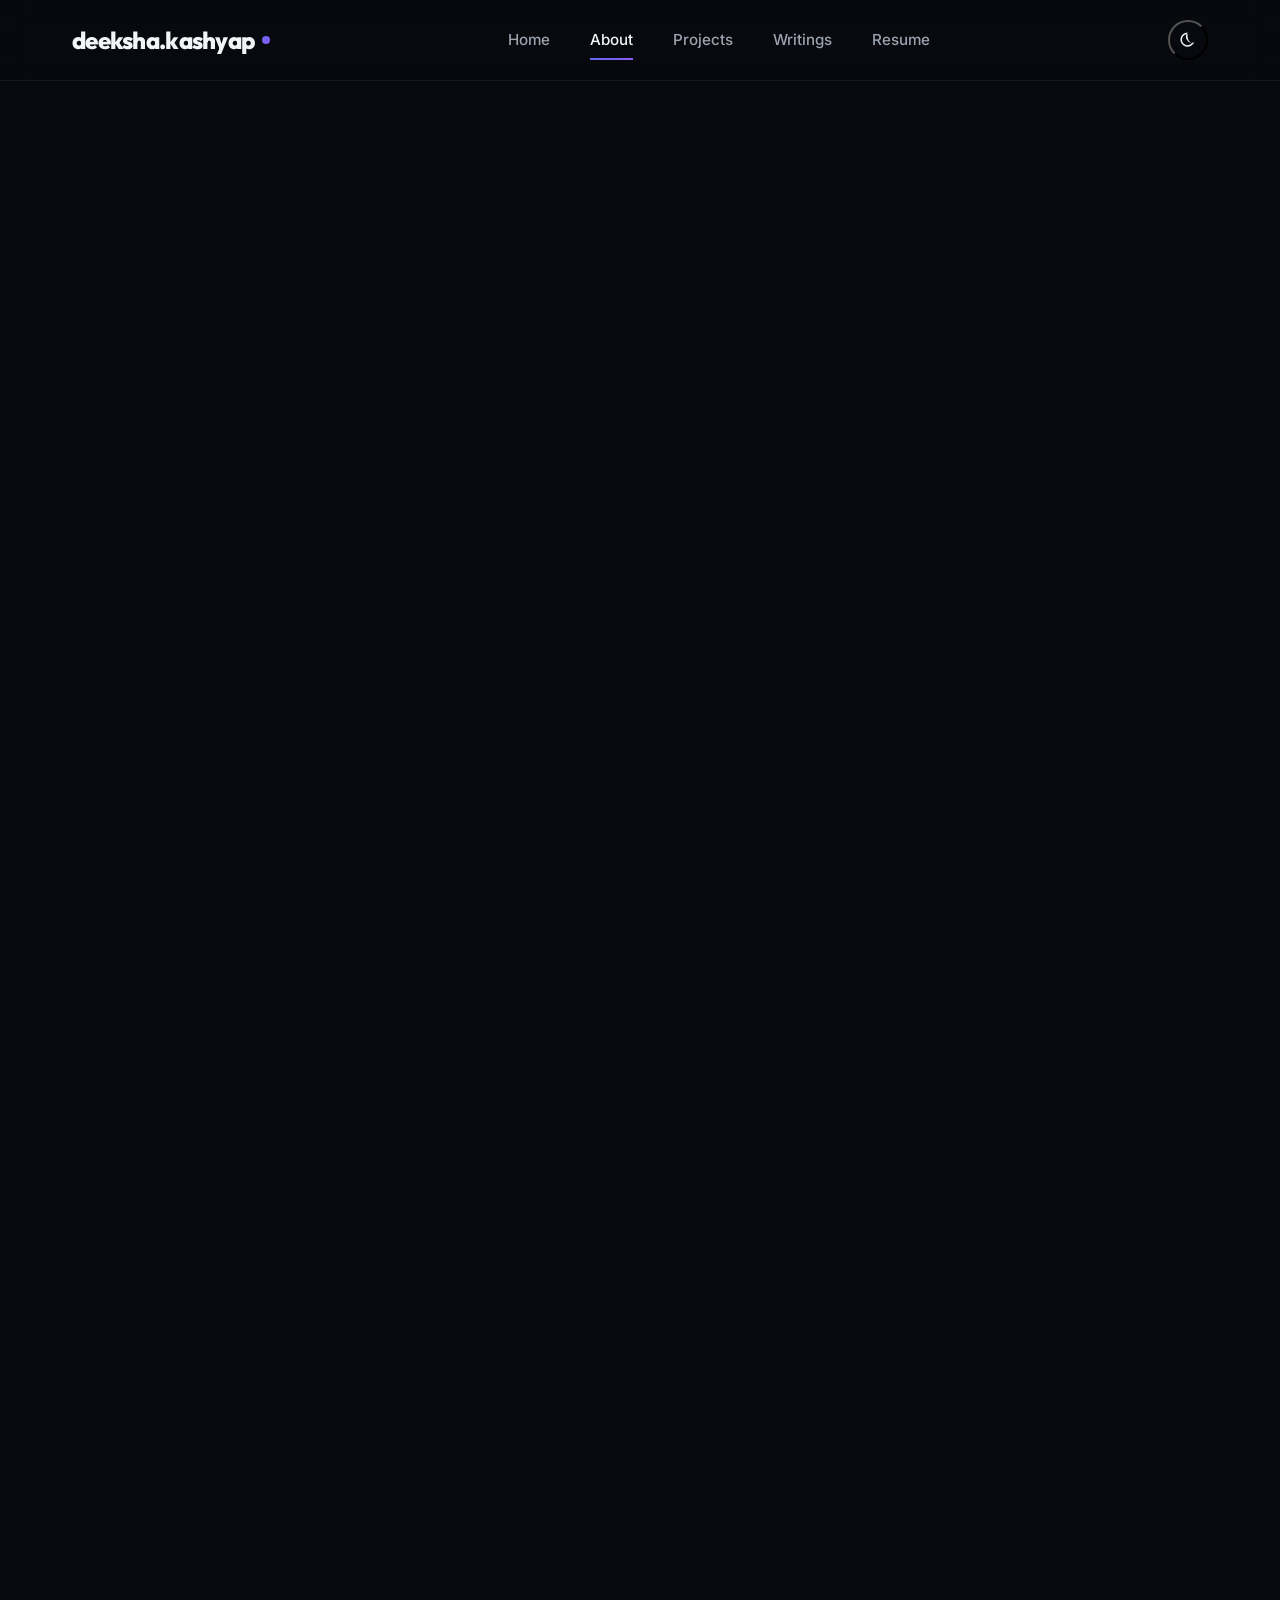
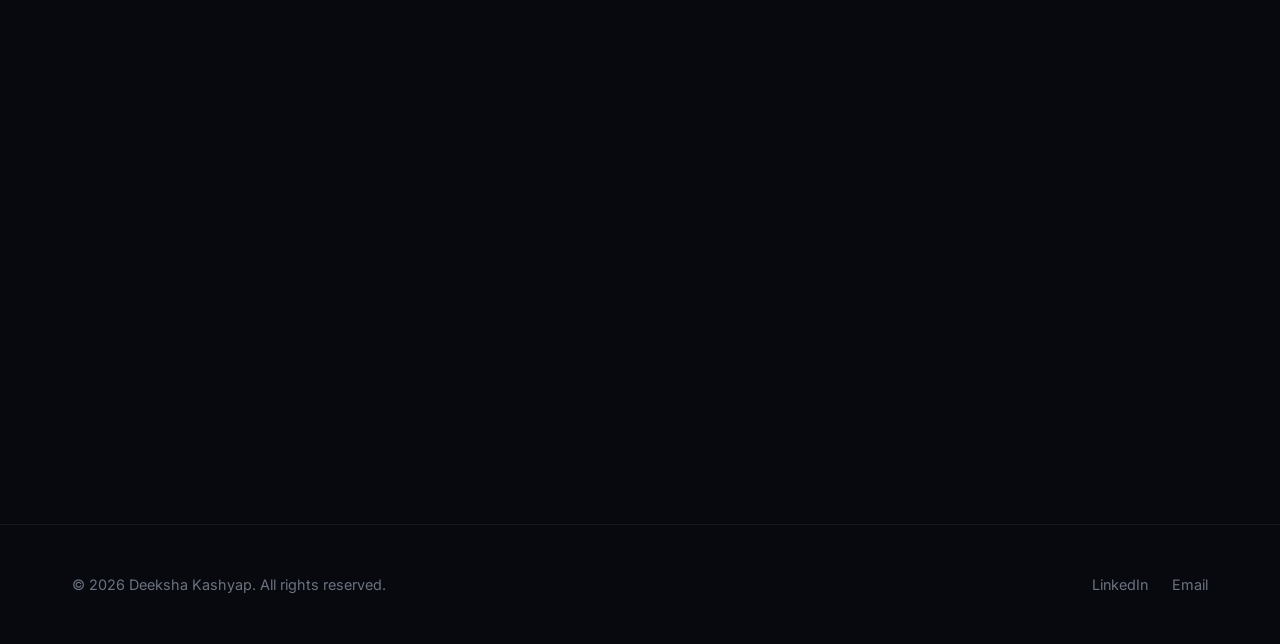
==== commit 8d31367d: "analyics" ====
--- a/about.html
+++ b/about.html
@@ -5,6 +5,8 @@
     <meta name="viewport" content="width=device-width, initial-scale=1.0">
     <meta name="description" content="About Deeksha Kashyap - Product Designer. Information on design values, technical background in Computer Science, and behavioral philosophy.">
     <title>About Me | Deeksha Kashyap</title>
+    <link rel="icon" type="image/png" href="favicon.png">
+    <script src="analytics.js"></script>
     <link rel="stylesheet" href="css/style.css">
 
    <!-- ====================================================
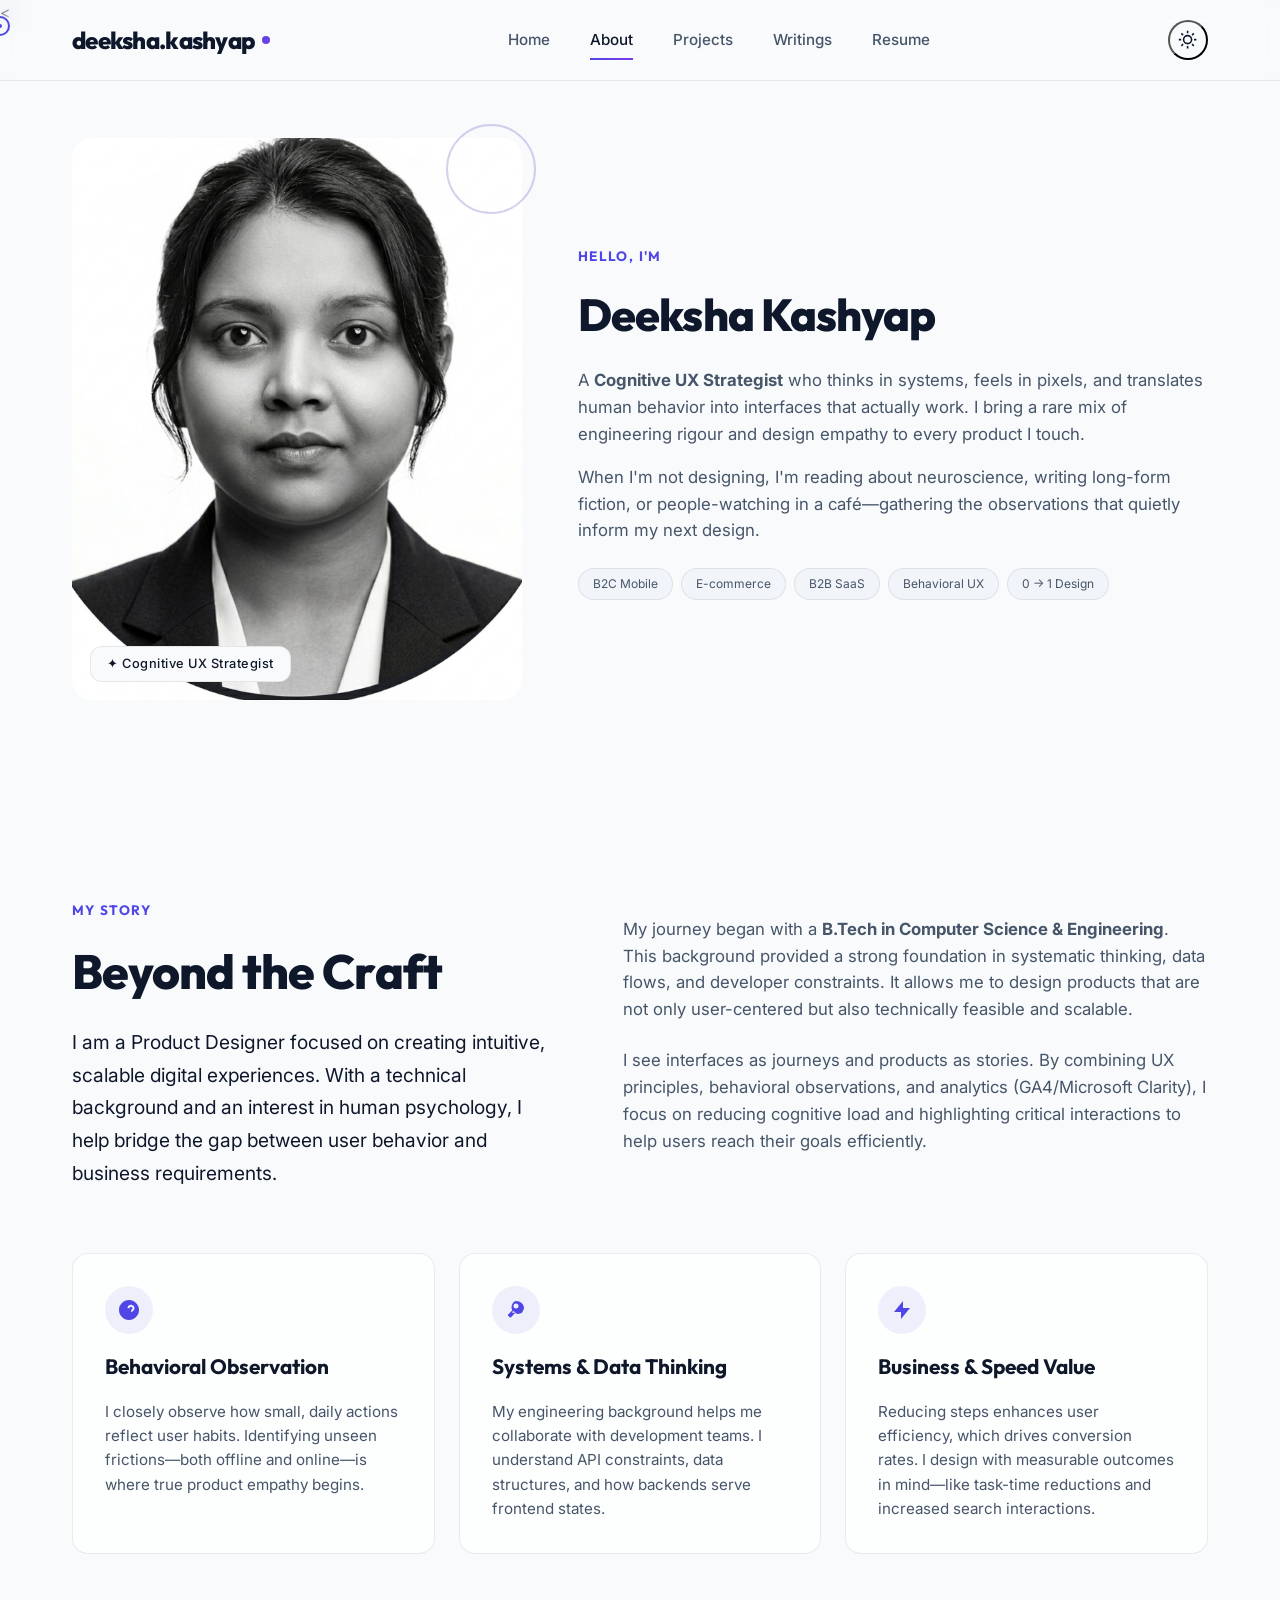
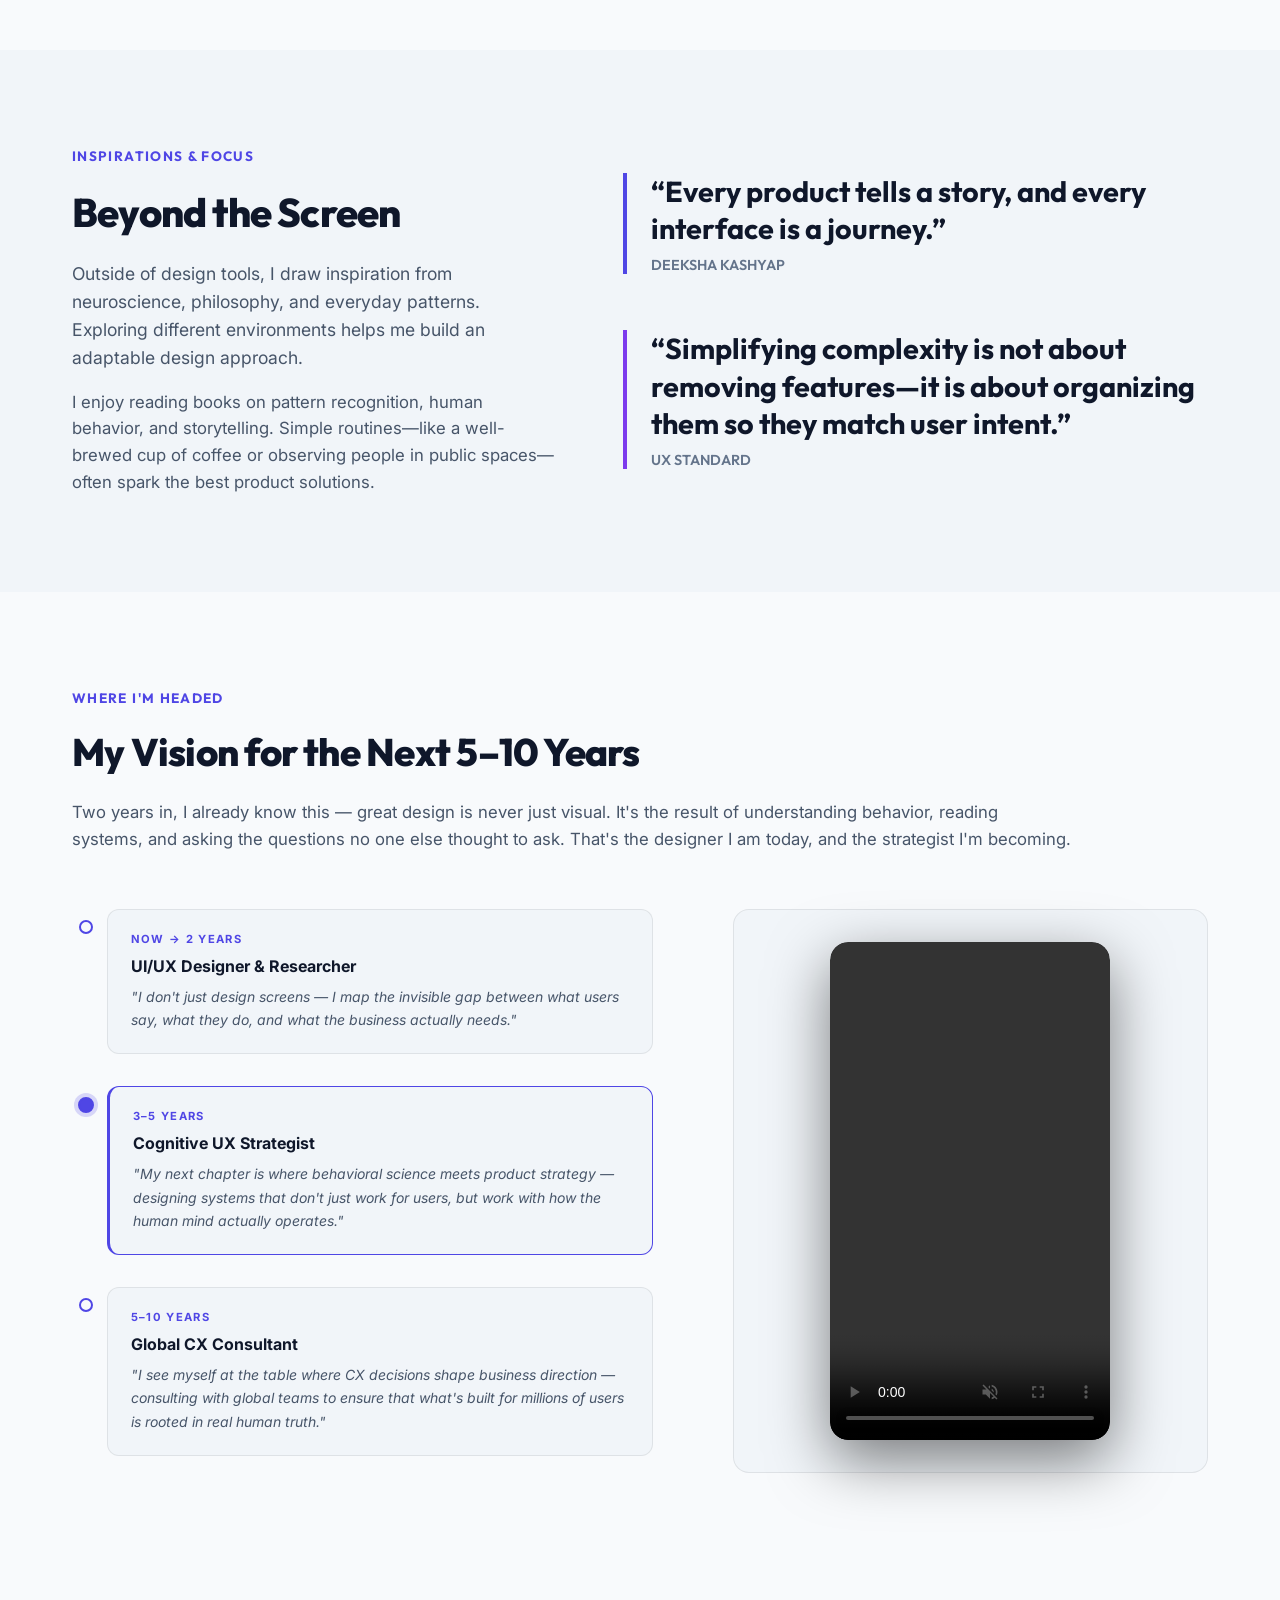
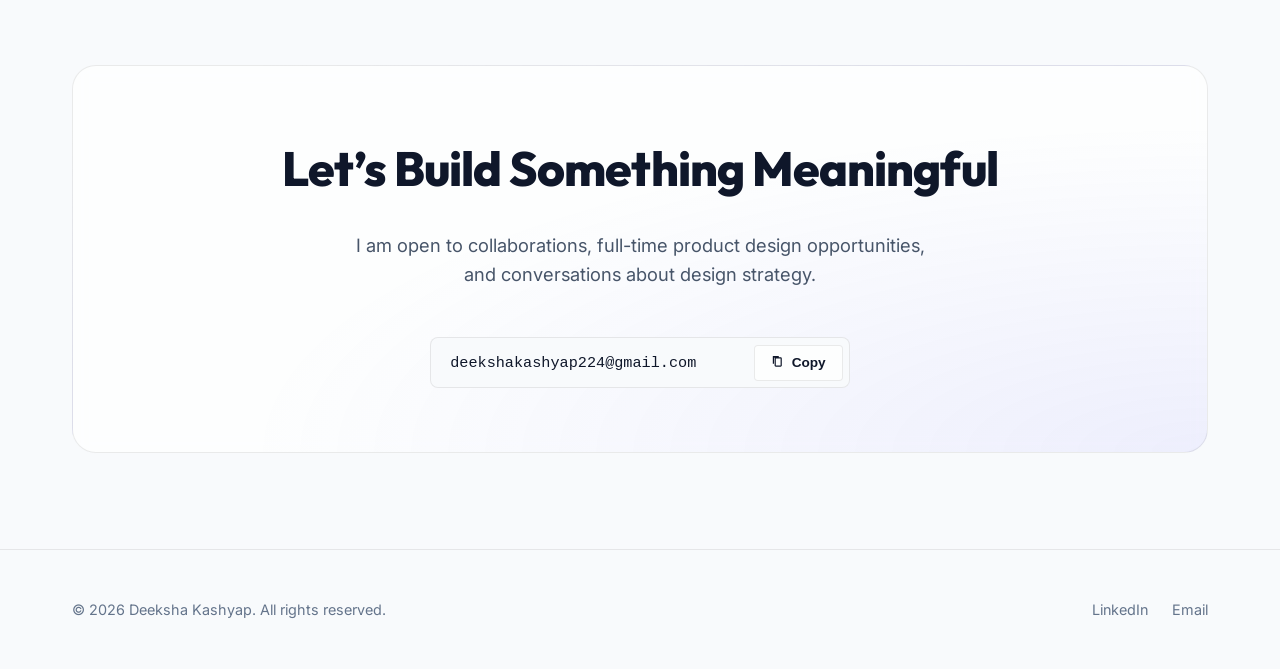
==== commit 3b684aee: "apply GA4 and Clarity" ====
--- a/about.html
+++ b/about.html
@@ -6,7 +6,26 @@
     <meta name="description" content="About Deeksha Kashyap - Product Designer. Information on design values, technical background in Computer Science, and behavioral philosophy.">
     <title>About Me | Deeksha Kashyap</title>
     <link rel="icon" type="image/png" href="favicon.png">
-    <script src="analytics.js"></script>
+    <<!-- Google tag (gtag.js) -->
+<script async src="https://www.googletagmanager.com/gtag/js?id=G-EJRSQ3LTP7"></script>
+<script>
+  window.dataLayer = window.dataLayer || [];
+  function gtag(){dataLayer.push(arguments);}
+  gtag('js', new Date());
+
+  gtag('config', 'G-EJRSQ3LTP7');
+</script>
+
+<!-- Microsoft Clarity Tracking Code -->
+
+<script type="text/javascript">
+    (function(c,l,a,r,i,t,y){
+        c[a]=c[a]||function(){(c[a].q=c[a].q||[]).push(arguments)};
+        t=l.createElement(r);t.async=1;t.src="https://www.clarity.ms/tag/"+i;
+        y=l.getElementsByTagName(r)[0];y.parentNode.insertBefore(t,y);
+    })(window, document, "clarity", "script", "x5df9ftha4");
+</script>
+
     <link rel="stylesheet" href="css/style.css">
 
    <!-- ====================================================
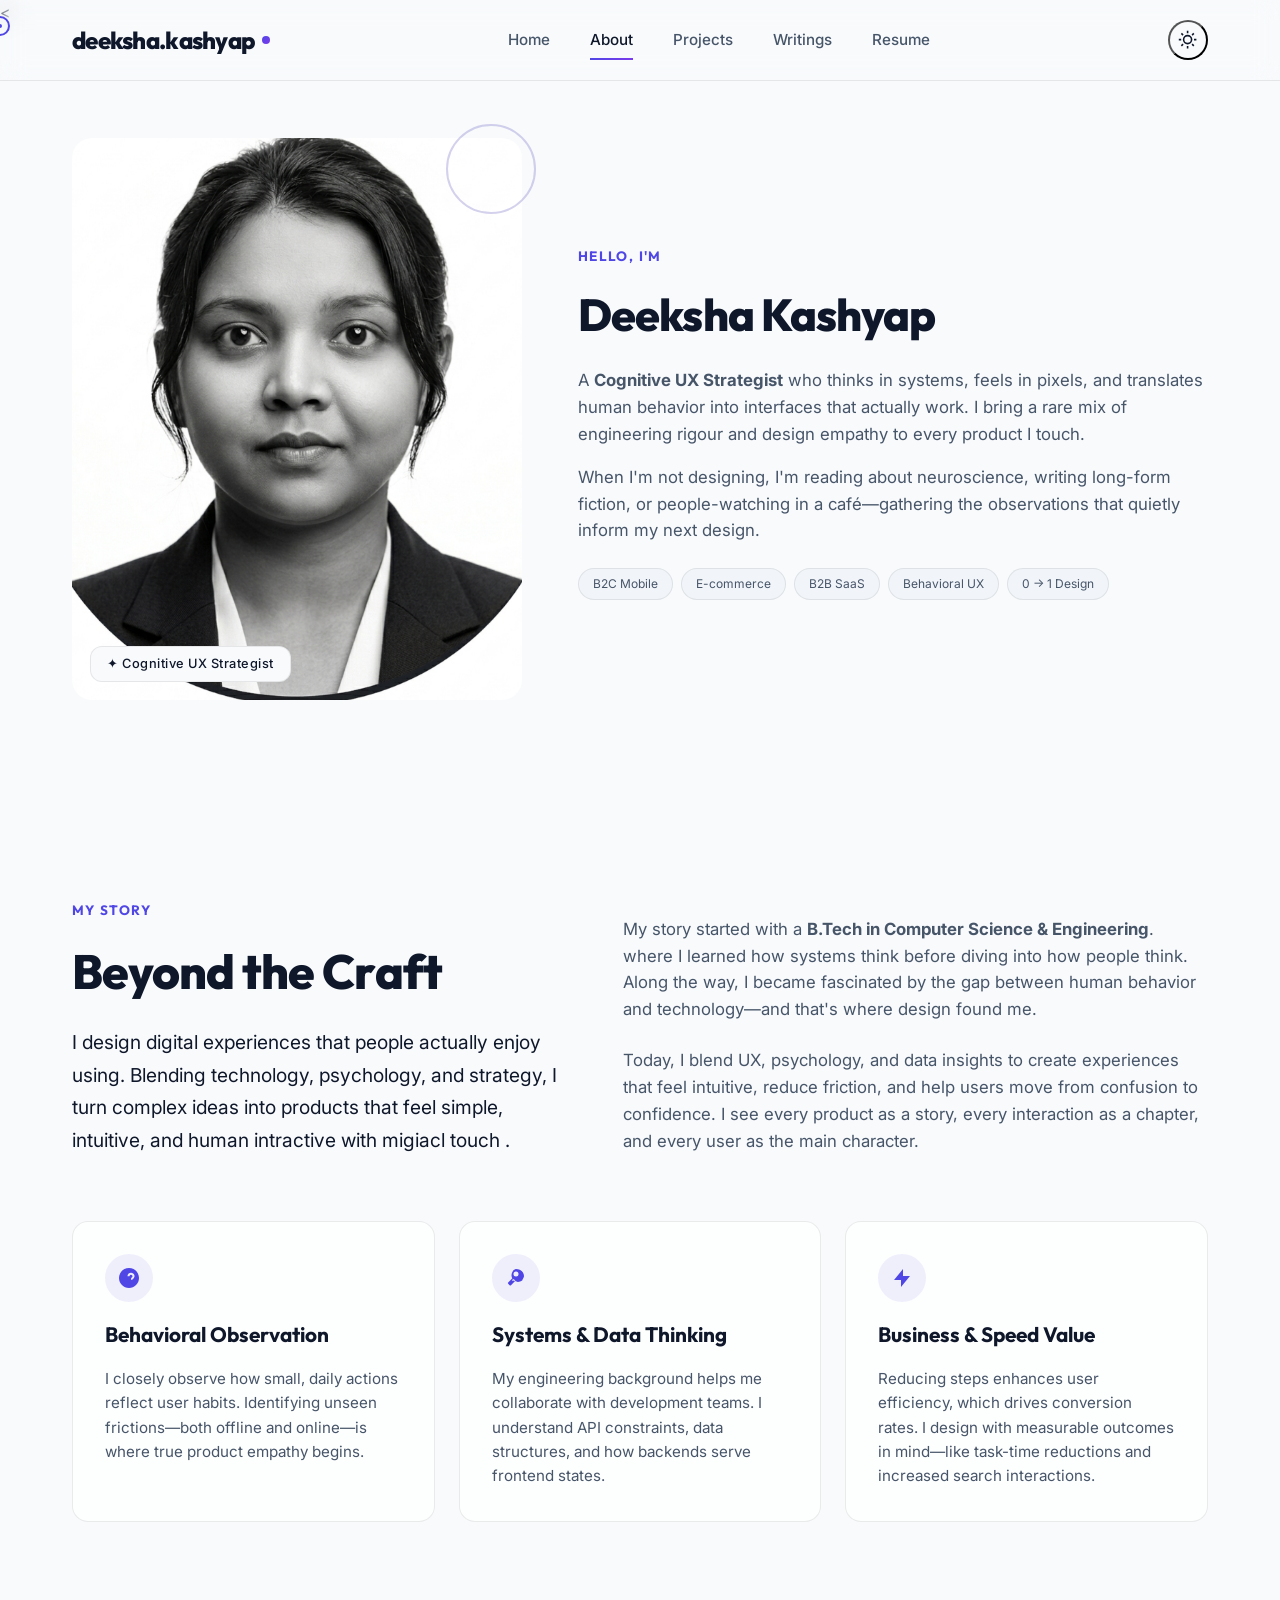
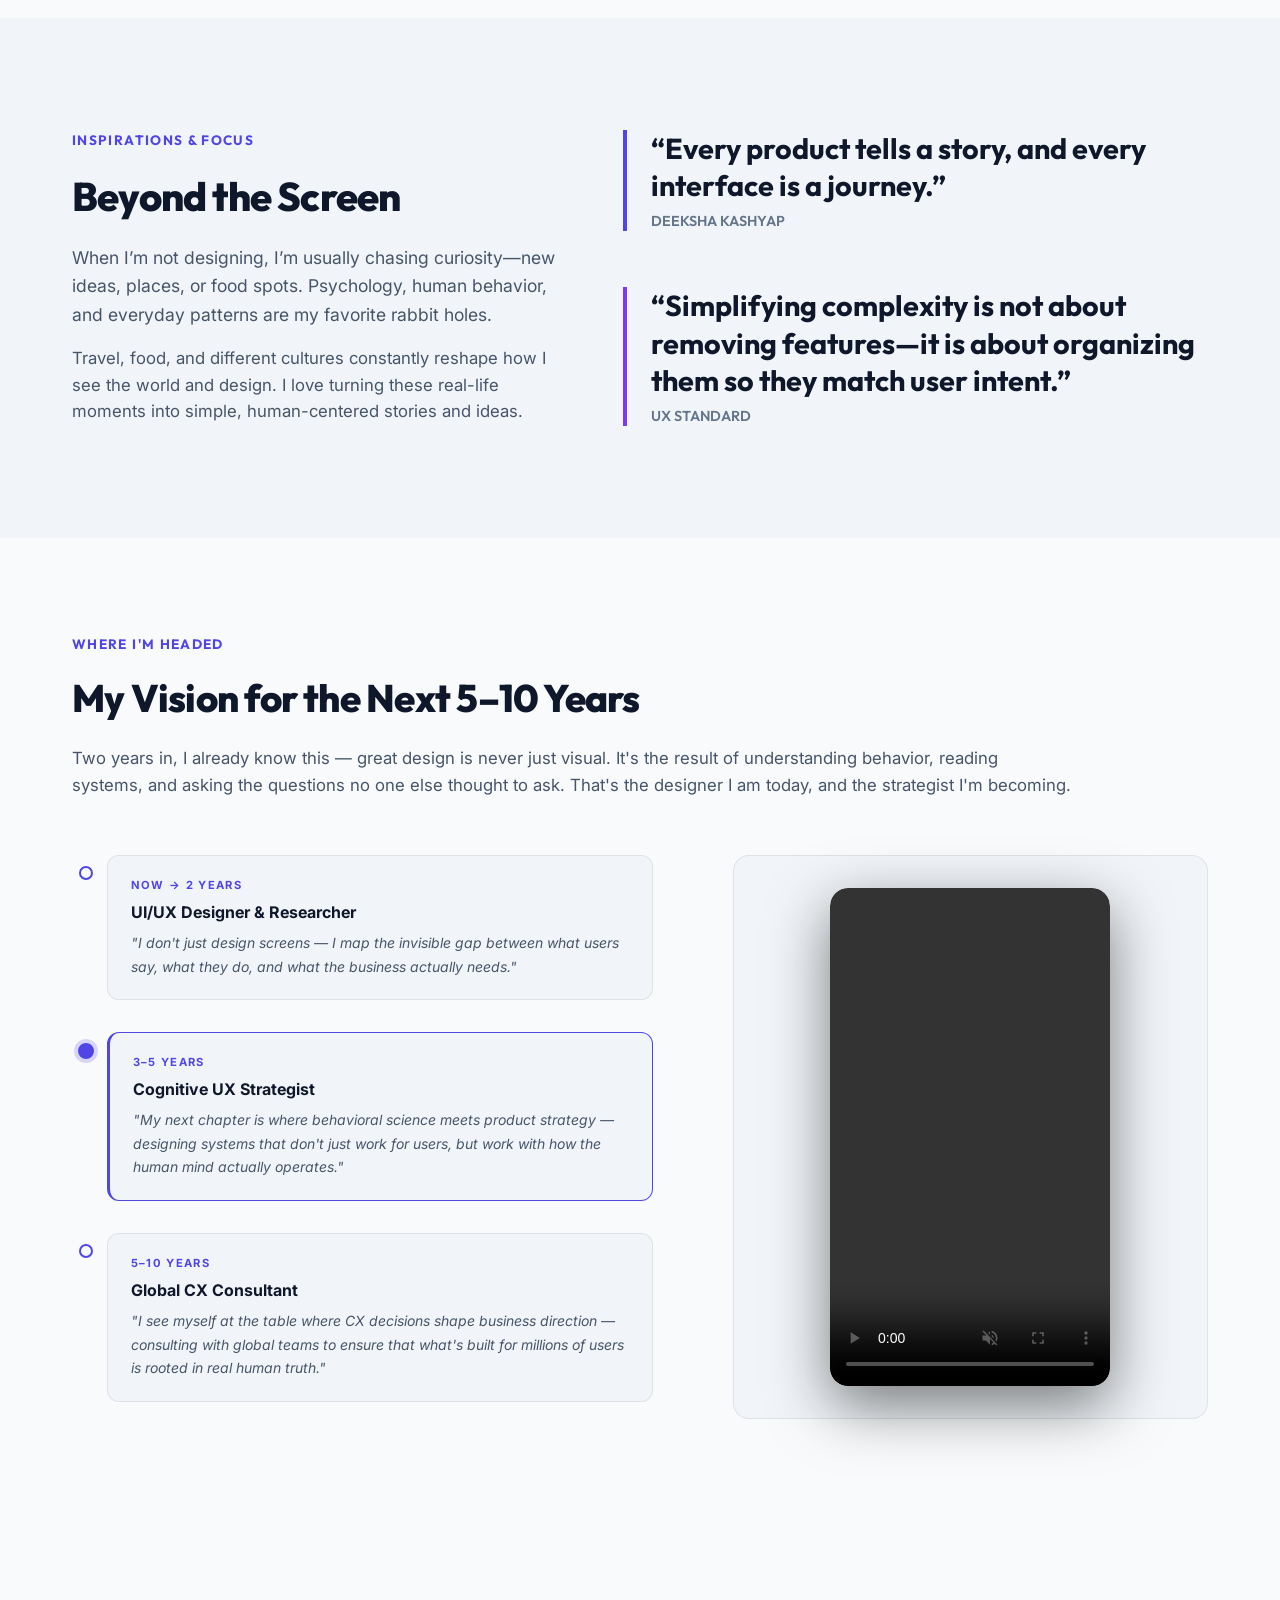
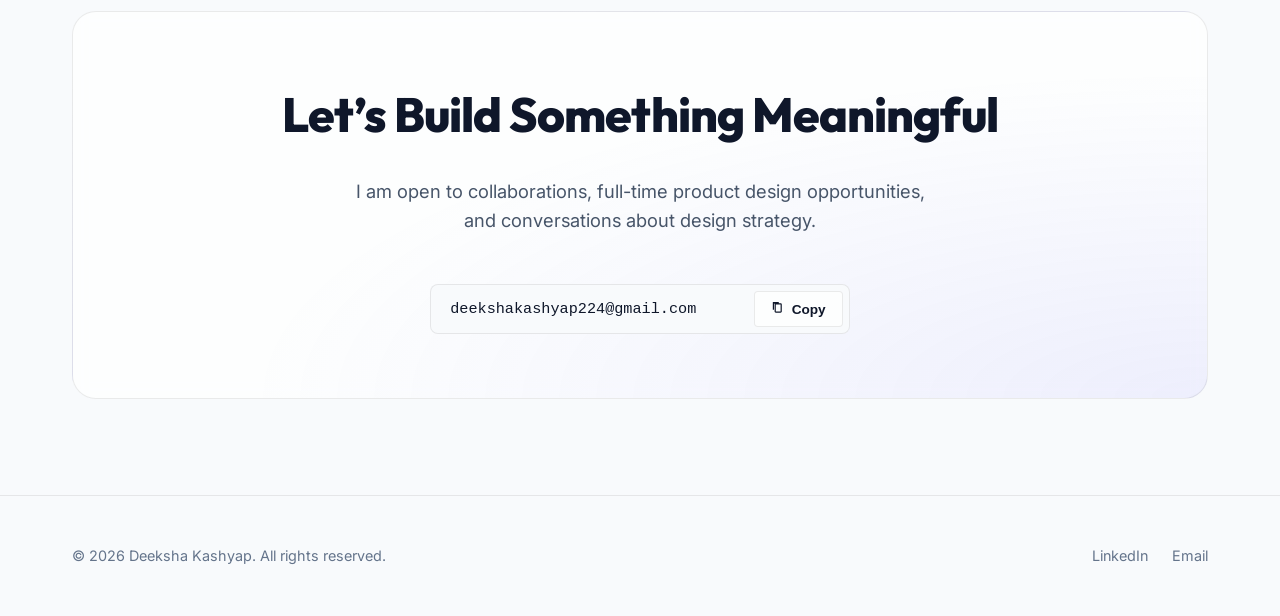
==== commit ced1751b: "about update" ====
--- a/about.html
+++ b/about.html
@@ -338,15 +338,14 @@
                         <span class="section-label">My Story</span>
                         <h1 class="section-title" style="font-size: 3rem;">Beyond the Craft</h1>
                         <p class="about-intro-text">
-                            I am a Product Designer focused on creating intuitive, scalable digital experiences. With a technical background and an interest in human psychology, I help bridge the gap between user behavior and business requirements.
-                        </p>
+                           I design digital experiences that people actually enjoy using. Blending technology, psychology, and strategy, I turn complex ideas into products that feel simple, intuitive, and human intractive with migiacl touch .
                     </div>
                     <div class="reveal">
                         <p class="about-intro-sub">
-                            My journey began with a <strong>B.Tech in Computer Science & Engineering</strong>. This background provided a strong foundation in systematic thinking, data flows, and developer constraints. It allows me to design products that are not only user-centered but also technically feasible and scalable.
+                            My story started with a <strong>B.Tech in Computer Science & Engineering</strong>. where I learned how systems think before diving into how people think. Along the way, I became fascinated by the gap between human behavior and technology—and that's where design found me.
                         </p>
                         <p class="about-intro-sub" style="margin-top:1.5rem">
-                            I see interfaces as journeys and products as stories. By combining UX principles, behavioral observations, and analytics (GA4/Microsoft Clarity), I focus on reducing cognitive load and highlighting critical interactions to help users reach their goals efficiently.
+                            Today, I blend UX, psychology, and data insights to create experiences that feel intuitive, reduce friction, and help users move from confusion to confidence. I see every product as a story, every interaction as a chapter, and every user as the main character.
                         </p>
                     </div>
                 </div>
@@ -397,11 +396,9 @@
                         <span class="section-label">Inspirations & Focus</span>
                         <h2 class="section-title">Beyond the Screen</h2>
                         <p class="about-intro-sub" style="font-size:1.1rem">
-                            Outside of design tools, I draw inspiration from neuroscience, philosophy, and everyday patterns. Exploring different environments helps me build an adaptable design approach.
-                        </p>
+                            When I’m not designing, I’m usually chasing curiosity—new ideas, places, or food spots. Psychology, human behavior, and everyday patterns are my favorite rabbit holes.
                         <p class="about-intro-sub">
-                            I enjoy reading books on pattern recognition, human behavior, and storytelling. Simple routines—like a well-brewed cup of coffee or observing people in public spaces—often spark the best product solutions.
-                        </p>
+                            Travel, food, and different cultures constantly reshape how I see the world and design. I love turning these real-life moments into simple, human-centered stories and ideas.
                     </div>
                     
                     <div class="reveal" style="display:flex;flex-direction:column;gap:1.5rem">
